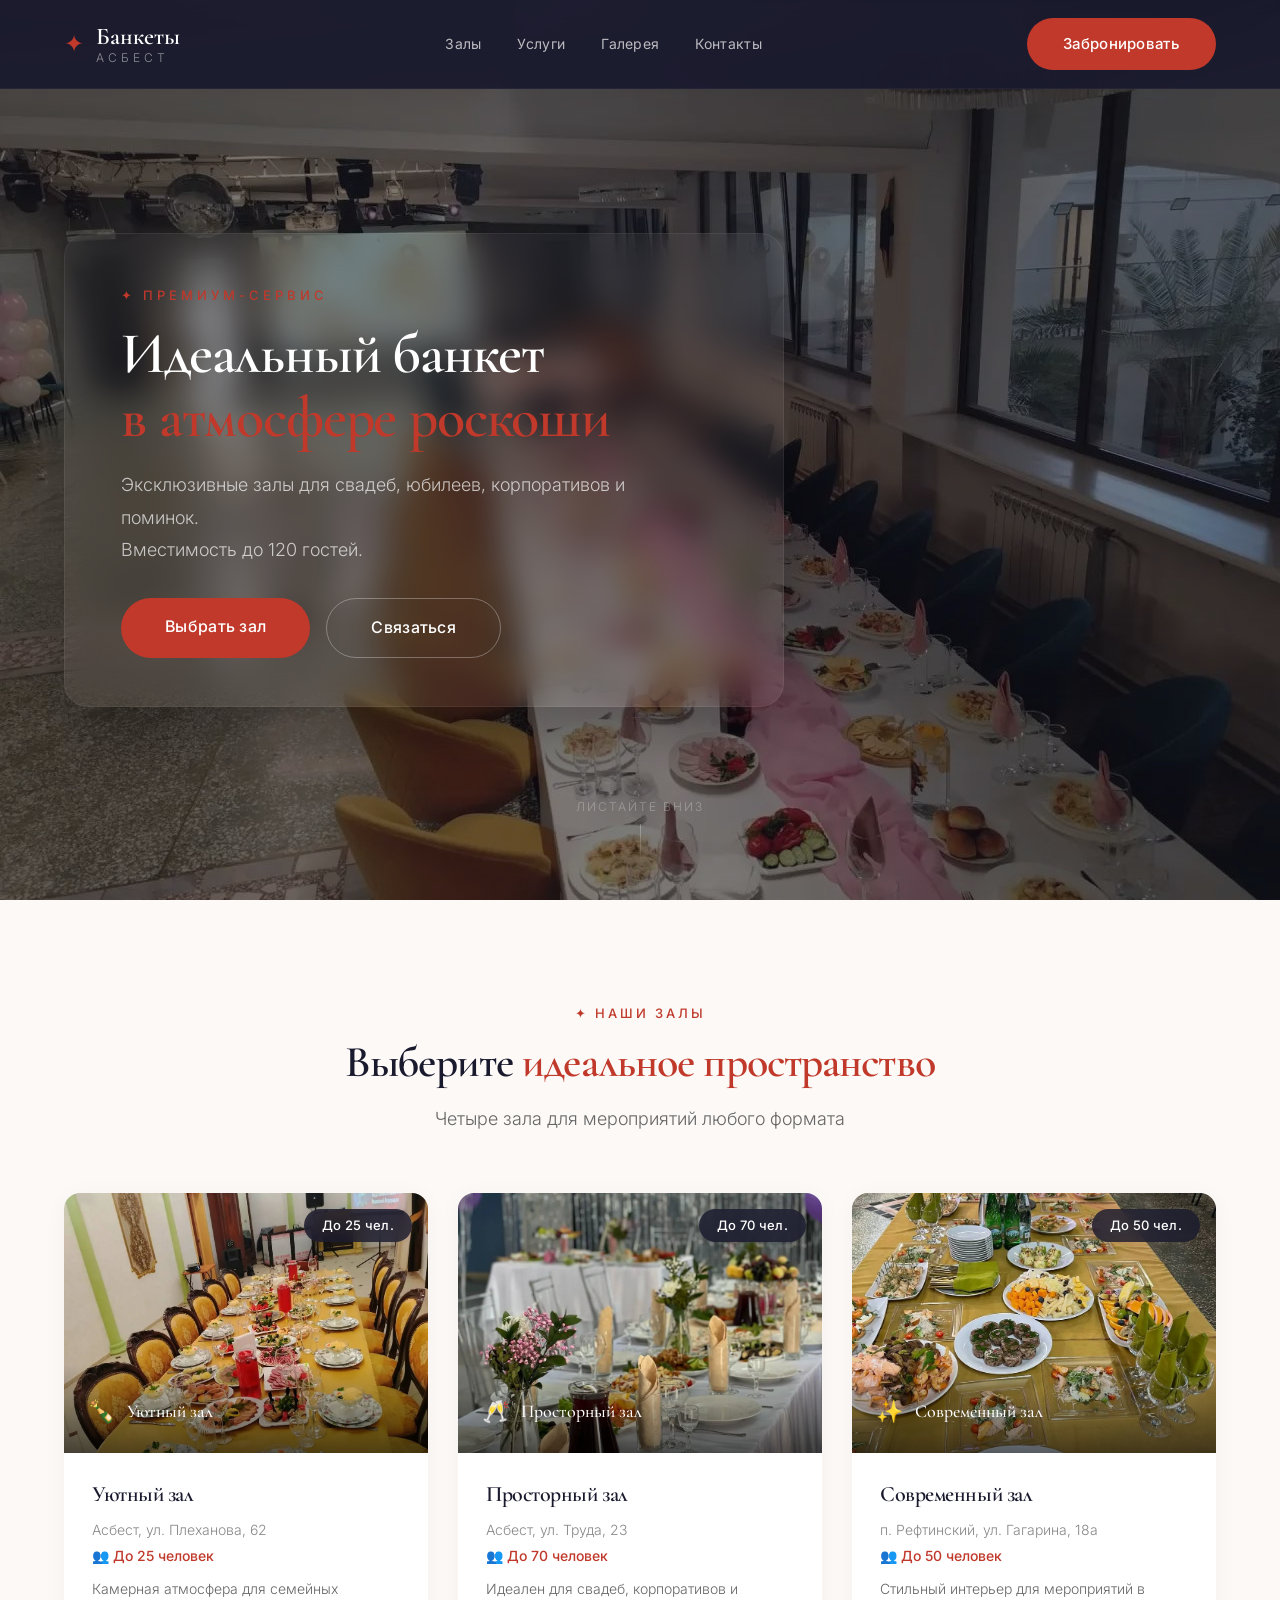
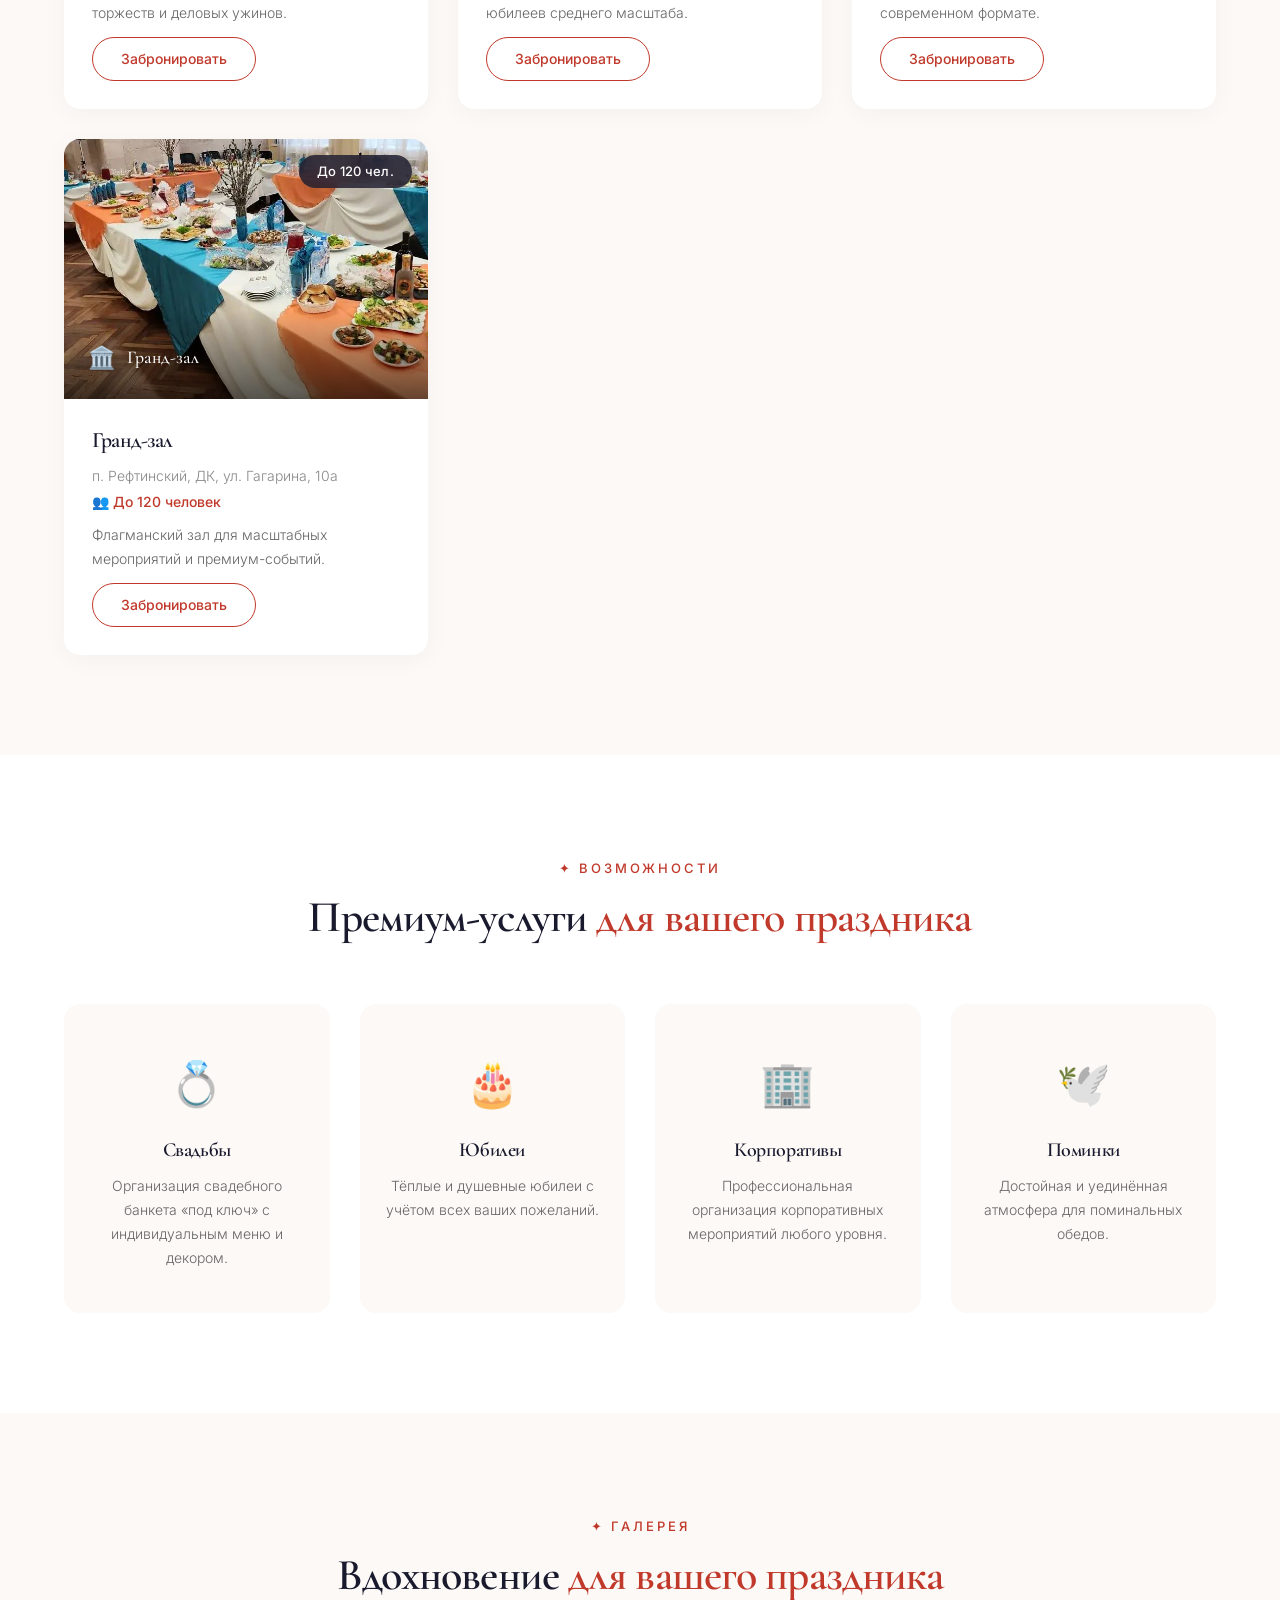
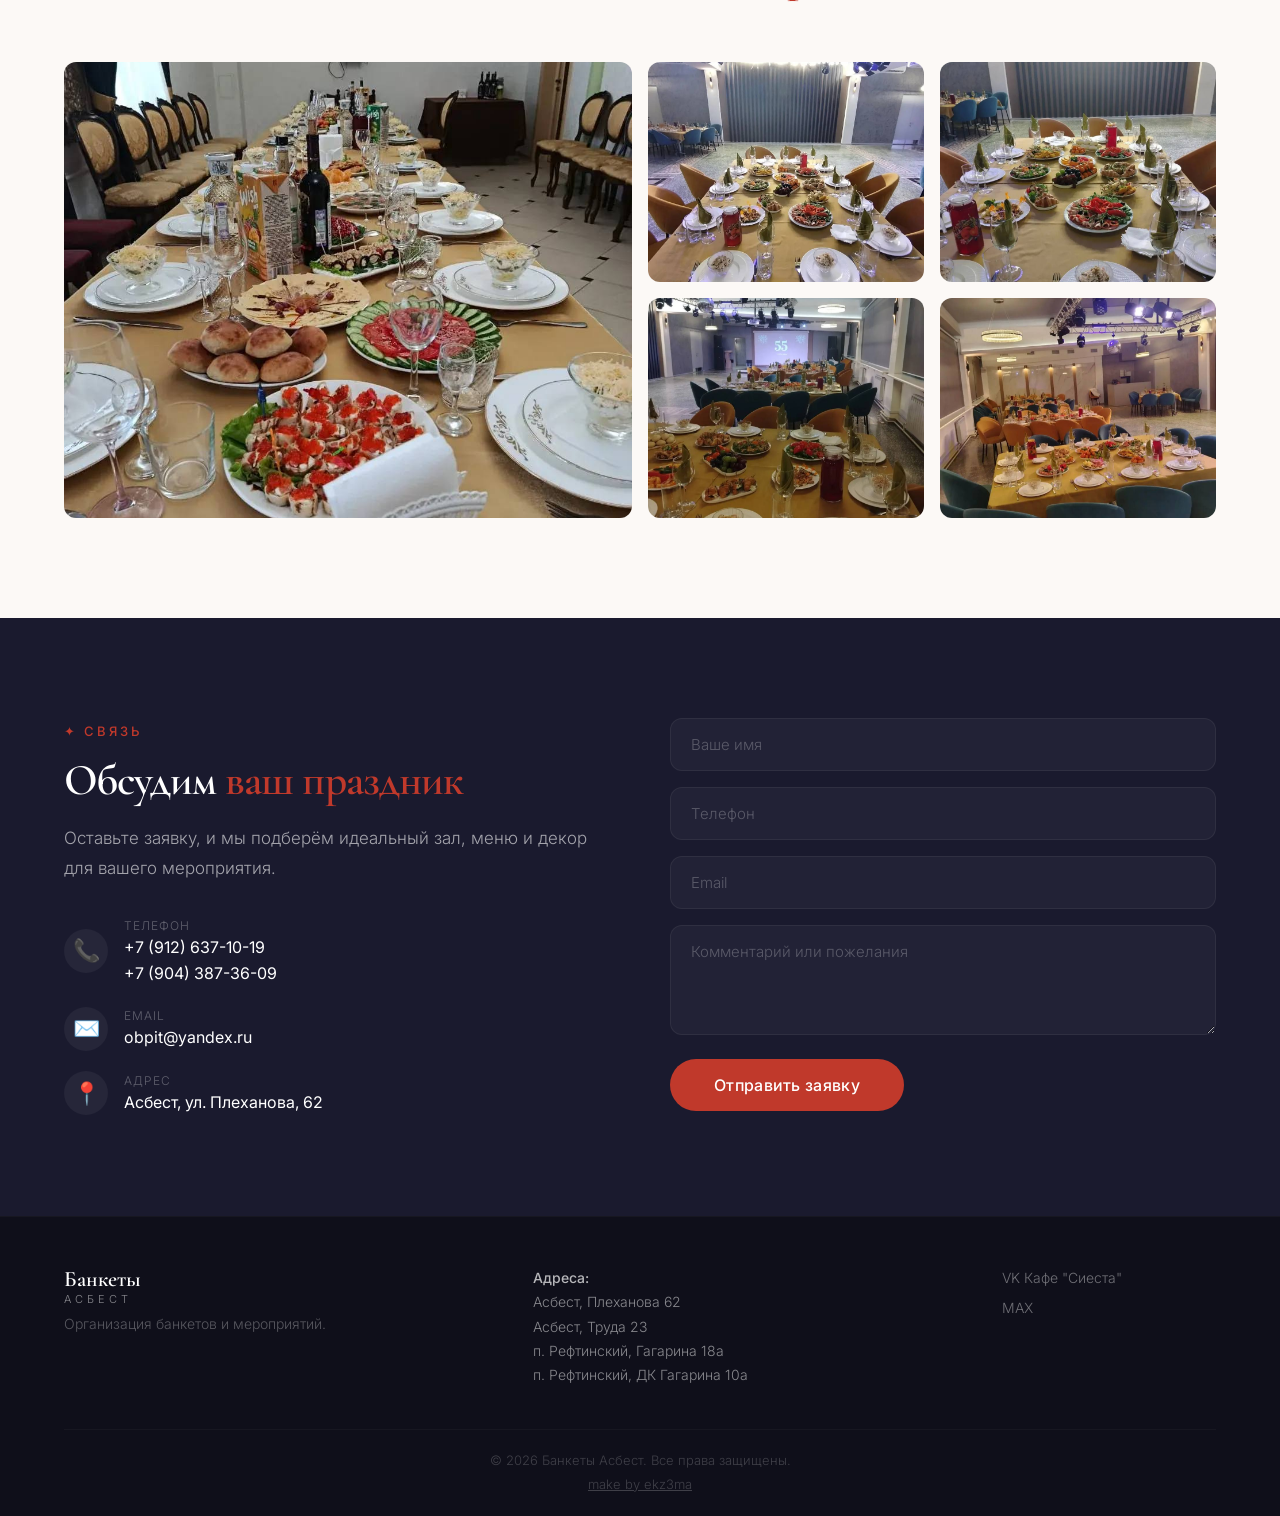
==== index.html @ 709c5422 "Rename index to index.html" ====
<!DOCTYPE html>
<html lang="ru">
<head>
    <meta charset="UTF-8" />
    <meta name="viewport" content="width=device-width, initial-scale=1.0"/>
    <title>Банкеты * Асбест</title>
    <link rel="stylesheet" href="static/css/style.css" />
    <link rel="shortcut icon" type="image/x-icon" href="static/logo_banket.ico"/>
    <link href="https://fonts.googleapis.com/css2?family=Cormorant+Garamond:wght@400;500;600;700&family=Inter:wght@300;400;500&display=swap" rel="stylesheet" />
</head>
<body>

    <!-- ========== HEADER ========== -->
    <header class="header">
        <div class="container">
            <div class="header-inner">
                <a href="#" class="logo">
                    <span class="logo-icon">✦</span>
                    <span class="logo-text">Банкеты<br><small>Асбест</small></span>
                </a>
                <nav class="nav">
                    <a href="#halls">Залы</a>
                    <a href="#services">Услуги</a>
                    <a href="#gallery">Галерея</a>
                    <a href="#contact">Контакты</a>
                </nav>
                <a href="#contact" class="btn-primary">Забронировать</a>
            </div>
        </div>
    </header>

<!-- ========== HERO С ФОТО И БЛЮРОМ ========== -->
<section class="hero">
    <!-- ФОНОВОЕ ИЗОБРАЖЕНИЕ (ЗАМЕНИТЕ НА СВОЁ) -->
    <div class="hero-bg">
        <img src="static/img/banquet-bg.jpg" alt="Банкетный зал" />
    </div>

    <!-- ТЁМНЫЙ СЛОЙ ПОВЕРХ ФОТО -->
    <div class="hero-overlay-dark"></div>

    <div class="container hero-container">
        <div class="hero-content">
            <!-- БЛОК С ТЕКСТОМ И БЛЮРОМ -->
            <div class="hero-glass">
                <span class="hero-tag">✦ Премиум-сервис</span>
                <h1 class="hero-title">
                    Идеальный банкет<br />
                    <span>в атмосфере роскоши</span>
                </h1>
                <p class="hero-subtitle">
                    Эксклюзивные залы для свадеб, юбилеев, корпоративов и поминок.<br />
                    Вместимость до 120 гостей.
                </p>
                <div class="hero-buttons">
                    <a href="#halls" class="btn-primary btn-lg">Выбрать зал</a>
                    <a href="#contact" class="btn-outline btn-lg">Связаться</a>
                </div>
            </div>
        </div>
    </div>

    <!-- СКРОЛЛ-ИНДИКАТОР -->
    <div class="hero-scroll">
        <span>Листайте вниз</span>
        <div class="scroll-line"></div>
    </div>
</section>

    <!-- ========== ЗАЛЫ ========== -->
    <section class="halls" id="halls">
        <div class="container">
            <div class="section-header">
                <span class="section-tag">✦ наши залы</span>
                <h2 class="section-title">Выберите <span>идеальное пространство</span></h2>
                <p class="section-subtitle">Четыре зала для мероприятий любого формата</p>
            </div>

            <div class="halls-grid">

                <!-- Зал 1 -->
                <div class="hall-card">
                    <div class="hall-image">
                        <img src="static/img/ban_7.jpg" alt="Уютный зал" />
                        <div class="hall-badge">До 25 чел.</div>
                        <div class="hall-overlay">
                            <span class="hall-overlay-icon">🍾</span>
                            <span class="hall-overlay-text">Уютный зал</span>
                        </div>
                    </div>
                    <div class="hall-info">
                        <h3 class="hall-title">Уютный зал</h3>
                        <p class="hall-address">Асбест, ул. Плеханова, 62</p>
                        <p class="hall-capacity">👥 До 25 человек</p>
                        <p class="hall-desc">Камерная атмосфера для семейных торжеств и деловых ужинов.</p>
                        <a href="#contact" class="btn-hall">Забронировать</a>
                    </div>
                </div>

                <!-- Зал 2 -->
                <div class="hall-card">
                    <div class="hall-image">
                        <img src="static/img/ban_45.jpg" alt="Просторный зал" />
                        <div class="hall-badge">До 70 чел.</div>
                        <div class="hall-overlay">
                            <span class="hall-overlay-icon">🥂</span>
                            <span class="hall-overlay-text">Просторный зал</span>
                        </div>
                    </div>
                    <div class="hall-info">
                        <h3 class="hall-title">Просторный зал</h3>
                        <p class="hall-address">Асбест, ул. Труда, 23</p>
                        <p class="hall-capacity">👥 До 70 человек</p>
                        <p class="hall-desc">Идеален для свадеб, корпоративов и юбилеев среднего масштаба.</p>
                        <a href="#contact" class="btn-hall">Забронировать</a>
                    </div>
                </div>

                <!-- Зал 3 -->
                <div class="hall-card">
                    <div class="hall-image">
                        <img src="static/img/ban_10.jpg" alt="Современный зал" />
                        <div class="hall-badge">До 50 чел.</div>
                        <div class="hall-overlay">
                            <span class="hall-overlay-icon">✨</span>
                            <span class="hall-overlay-text">Современный зал</span>
                        </div>
                    </div>
                    <div class="hall-info">
                        <h3 class="hall-title">Современный зал</h3>
                        <p class="hall-address">п. Рефтинский, ул. Гагарина, 18а</p>
                        <p class="hall-capacity">👥 До 50 человек</p>
                        <p class="hall-desc">Стильный интерьер для мероприятий в современном формате.</p>
                        <a href="#contact" class="btn-hall">Забронировать</a>
                    </div>
                </div>

                <!-- Зал 4 -->
                <div class="hall-card">
                    <div class="hall-image">
                        <img src="static/img/ban_9.jpg" alt="Гранд-зал" />
                        <div class="hall-badge">До 120 чел.</div>
                        <div class="hall-overlay">
                            <span class="hall-overlay-icon">🏛️</span>
                            <span class="hall-overlay-text">Гранд-зал</span>
                        </div>
                    </div>
                    <div class="hall-info">
                        <h3 class="hall-title">Гранд-зал</h3>
                        <p class="hall-address">п. Рефтинский, ДК, ул. Гагарина, 10а</p>
                        <p class="hall-capacity">👥 До 120 человек</p>
                        <p class="hall-desc">Флагманский зал для масштабных мероприятий и премиум-событий.</p>
                        <a href="#contact" class="btn-hall">Забронировать</a>
                    </div>
                </div>

            </div>
        </div>
    </section>

    <!-- ========== УСЛУГИ ========== -->
    <section class="services" id="services">
        <div class="container">
            <div class="section-header">
                <span class="section-tag">✦ возможности</span>
                <h2 class="section-title">Премиум-услуги <span>для вашего праздника</span></h2>
            </div>
            <div class="services-grid">
                <div class="service-card">
                    <div class="service-icon">💍</div>
                    <h3 class="service-title">Свадьбы</h3>
                    <p class="service-desc">Организация свадебного банкета «под ключ» с индивидуальным меню и декором.</p>
                </div>
                <div class="service-card">
                    <div class="service-icon">🎂</div>
                    <h3 class="service-title">Юбилеи</h3>
                    <p class="service-desc">Тёплые и душевные юбилеи с учётом всех ваших пожеланий.</p>
                </div>
                <div class="service-card">
                    <div class="service-icon">🏢</div>
                    <h3 class="service-title">Корпоративы</h3>
                    <p class="service-desc">Профессиональная организация корпоративных мероприятий любого уровня.</p>
                </div>
                <div class="service-card">
                    <div class="service-icon">🕊️</div>
                    <h3 class="service-title">Поминки</h3>
                    <p class="service-desc">Достойная и уединённая атмосфера для поминальных обедов.</p>
                </div>
            </div>
        </div>
    </section>

    <!-- ========== ГАЛЕРЕЯ ========== -->
    <section class="gallery" id="gallery">
        <div class="container">
            <div class="section-header">
                <span class="section-tag">✦ галерея</span>
                <h2 class="section-title">Вдохновение <span>для вашего праздника</span></h2>
            </div>
            <div class="gallery-grid">
                <div class="gallery-item gallery-item-lg">
                    <img src="static/img/ban_1.jpg" alt="Банкет" />
                </div>
                <div class="gallery-item">
                    <img src="static/img/ban_2.jpg" alt="Декор" />
                </div>
                <div class="gallery-item">
                    <img src="static/img/ban_3.jpg" alt="Стол" />
                </div>
                <div class="gallery-item">
                    <img src="static/img/ban_4.jpg" alt="Свадьба" />
                </div>
                <div class="gallery-item">
                    <img src="static/img/ban_5.jpg" alt="Интерьер" />
                </div>
            </div>
        </div>
    </section>

    <!-- ========== КОНТАКТЫ ========== -->
    <section class="contact" id="contact">
        <div class="container">
            <div class="contact-wrapper">
                <div class="contact-info">
                    <span class="section-tag">✦ связь</span>
                    <h2 class="section-title">Обсудим <span>ваш праздник</span></h2>
                    <p class="contact-text">Оставьте заявку, и мы подберём идеальный зал, меню и декор для вашего мероприятия.</p>
                    <div class="contact-details">
                        <div class="contact-item">
                            <span class="contact-icon">📞</span>
                            <div>
                                <span class="contact-label">Телефон</span>
                                <span class="contact-value">+7 (912) 637-10-19</span>
                                <br>
                                <span class="contact-value">+7 (904) 387-36-09</span>
                            </div>
                        </div>
                        <div class="contact-item">
                            <span class="contact-icon">✉️</span>
                            <div>
                                <span class="contact-label">Email</span>
                                <span class="contact-value">obpit@yandex.ru</span>
                            </div>
                        </div>
                        <div class="contact-item">
                            <span class="contact-icon">📍</span>
                            <div>
                                <span class="contact-label">Адрес</span>
                                <span class="contact-value">Асбест, ул. Плеханова, 62</span>
                            </div>
                        </div>
                    </div>
                </div>
                <div class="contact-form">
                    <form action="https://formsubmit.co/obpit@yandex.ru" method="POST">
                        <div class="form-group">
                            <input type="text" placeholder="Ваше имя" required />
                        </div>
                        <div class="form-group">
                            <input type="tel" placeholder="Телефон" required />
                        </div>
                        <div class="form-group">
                            <input type="email" placeholder="Email" />
                        </div>
                        <div class="form-group">
                            <textarea rows="4" placeholder="Комментарий или пожелания"></textarea>
                        </div>
                        <button type="submit" class="btn-primary btn-lg">Отправить заявку</button>
                    </form>
                </div>
            </div>
        </div>
    </section>

    <!-- ========== ФУТЕР ========== -->
    <footer class="footer">
        <div class="container">
            <div class="footer-inner">
                <div class="footer-brand">
                    <span class="logo-text">Банкеты<br><small>Асбест</small></span>
                    <p class="footer-desc">Организация банкетов и мероприятий.</p>
                </div>
                <div class="footer-addresses">
                    <p><strong>Адреса:</strong></p>
                    <p>Асбест, Плеханова 62</p>
                    <p>Асбест, Труда 23</p>
                    <p>п. Рефтинский, Гагарина 18а</p>
                    <p>п. Рефтинский, ДК Гагарина 10а</p>
                </div>
                <div class="footer-social">
                    <a href="https://vk.ru/dostavka232109190">VK Кафе "Сиеста"</a>
                    <a href="https://max.ru/join/1Qzn4WErTTTqWSRiMogDlc5fRQ21rMOiSakYc3ZPqcs">MAX</a>
                </div>
            </div>
            <div class="footer-bottom">
                <p class="footer-copy">© 2026 Банкеты Асбест. Все права защищены.</p>
                <a href="https://ekz3ma.github.io" class="footer-copy">make by ekz3ma</a>
            </div>
        </div>
    </footer>

</body>
</html>
---- static/css/style.css ----
/* ========================================
   БАЗА — ПРЕМИУМ
======================================== */
* {
    margin: 0;
    padding: 0;
    box-sizing: border-box;
}

html {
    scroll-behavior: smooth;
}

body {
    font-family: 'Inter', sans-serif;
    color: #1a1a2e;
    background: #fcf9f6;
    line-height: 1.6;
    -webkit-font-smoothing: antialiased;
}

.container {
    max-width: 1200px;
    margin: 0 auto;
    padding: 0 24px;
}

/* ========================================
   ТИПОГРАФИКА
======================================== */
h1, h2, h3, h4 {
    font-family: 'Cormorant Garamond', serif;
    font-weight: 600;
    letter-spacing: -0.02em;
}

.section-tag {
    display: inline-block;
    font-size: 13px;
    font-weight: 500;
    color: #c0392b;
    text-transform: uppercase;
    letter-spacing: 3px;
    margin-bottom: 12px;
    font-family: 'Inter', sans-serif;
}

.section-title {
    font-size: 44px;
    line-height: 1.2;
    margin-bottom: 16px;
}

.section-title span {
    color: #c0392b;
}

.section-subtitle {
    font-size: 18px;
    color: #666;
    max-width: 600px;
    margin: 0 auto;
    font-weight: 300;
}

/* ========================================
   КНОПКИ
======================================== */
.btn-primary {
    display: inline-block;
    background: #c0392b;
    color: #fff;
    padding: 14px 36px;
    border: none;
    border-radius: 40px;
    font-weight: 500;
    font-size: 15px;
    text-decoration: none;
    transition: all 0.4s cubic-bezier(0.25, 0.46, 0.45, 0.94);
    cursor: pointer;
    letter-spacing: 0.3px;
    font-family: 'Inter', sans-serif;
}

.btn-primary:hover {
    background: #a93226;
    transform: translateY(-3px);
    box-shadow: 0 12px 35px rgba(192, 57, 43, 0.35);
}

.btn-outline {
    display: inline-block;
    background: transparent;
    color: #fff;
    padding: 14px 36px;
    border: 1.5px solid rgba(255,255,255,0.3);
    border-radius: 40px;
    font-weight: 500;
    font-size: 15px;
    text-decoration: none;
    transition: all 0.4s ease;
    cursor: pointer;
    letter-spacing: 0.3px;
    font-family: 'Inter', sans-serif;
}

.btn-outline:hover {
    background: #fff;
    color: #1a1a2e;
    border-color: #fff;
    transform: translateY(-3px);
}

.btn-lg {
    padding: 16px 44px;
    font-size: 16px;
}

.btn-hall {
    display: inline-block;
    background: transparent;
    color: #c0392b;
    padding: 10px 28px;
    border: 1.5px solid #c0392b;
    border-radius: 40px;
    font-weight: 500;
    font-size: 14px;
    text-decoration: none;
    transition: all 0.3s ease;
    cursor: pointer;
    margin-top: 12px;
    font-family: 'Inter', sans-serif;
}

.btn-hall:hover {
    background: #c0392b;
    color: #fff;
    transform: translateY(-2px);
    box-shadow: 0 8px 25px rgba(192, 57, 43, 0.25);
}

/* ========================================
   HEADER
======================================== */
.header {
    position: fixed;
    top: 0;
    left: 0;
    width: 100%;
    padding: 18px 0;
    background: rgba(26, 26, 46, 0.92);
    backdrop-filter: blur(16px);
    -webkit-backdrop-filter: blur(16px);
    z-index: 1000;
    border-bottom: 1px solid rgba(255,255,255,0.04);
    transition: all 0.3s ease;
}

.header-inner {
    display: flex;
    justify-content: space-between;
    align-items: center;
}

.logo {
    text-decoration: none;
    display: flex;
    align-items: center;
    gap: 12px;
}

.logo-icon {
    font-size: 24px;
    color: #c0392b;
}

.logo-text {
    font-family: 'Cormorant Garamond', serif;
    font-size: 24px;
    font-weight: 600;
    color: #fff;
    line-height: 1.1;
}

.logo-text small {
    font-size: 12px;
    font-weight: 300;
    letter-spacing: 4px;
    text-transform: uppercase;
    font-family: 'Inter', sans-serif;
    color: rgba(255,255,255,0.5);
    display: block;
}

.nav {
    display: flex;
    gap: 36px;
    align-items: center;
}

.nav a {
    color: rgba(255,255,255,0.7);
    text-decoration: none;
    font-size: 14px;
    font-weight: 400;
    transition: all 0.3s ease;
    letter-spacing: 0.3px;
    font-family: 'Inter', sans-serif;
}

.nav a:hover {
    color: #fff;
}

/* ========================================
   HERO С ФОТО И БЛЮРОМ
======================================== */
.hero {
    min-height: 100vh;
    display: flex;
    align-items: center;
    position: relative;
    overflow: hidden;
    padding: 100px 0 60px;
}

/* --- ФОНОВОЕ ИЗОБРАЖЕНИЕ --- */
.hero-bg {
    position: absolute;
    top: 0;
    left: 0;
    width: 100%;
    height: 100%;
    z-index: 0;
}

.hero-bg img {
    width: 100%;
    height: 100%;
    object-fit: cover;
    display: block;
}

/* --- ТЁМНЫЙ СЛОЙ ПОВЕРХ ФОТО --- */
.hero-overlay-dark {
    position: absolute;
    top: 0;
    left: 0;
    width: 100%;
    height: 100%;
    background: rgba(15, 15, 26, 0.55);
    /* Полупрозрачный тёмный слой */
    z-index: 1;
}

/* --- КОНТЕЙНЕР ДЛЯ КОНТЕНТА --- */
.hero-container {
    position: relative;
    z-index: 2;
    width: 100%;
}

.hero-content {
    max-width: 720px;
}

/* --- СТЕКЛЯННЫЙ БЛОК (GLASSMORPHISM) --- */
.hero-glass {
    background: rgba(255, 255, 255, 0.04);
    backdrop-filter: blur(16px);
    -webkit-backdrop-filter: blur(16px);
    border: 1px solid rgba(255, 255, 255, 0.06);
    border-radius: 24px;
    padding: 48px 56px;
    box-shadow: 0 20px 60px rgba(0, 0, 0, 0.3);
}

.hero-tag {
    display: inline-block;
    font-size: 13px;
    font-weight: 500;
    color: #c0392b;
    text-transform: uppercase;
    letter-spacing: 4px;
    margin-bottom: 16px;
    font-family: 'Inter', sans-serif;
}

.hero-title {
    font-size: 58px;
    font-weight: 600;
    color: #fff;
    line-height: 1.1;
    margin-bottom: 20px;
    font-family: 'Cormorant Garamond', serif;
}

.hero-title span {
    color: #c0392b;
}

.hero-subtitle {
    font-size: 18px;
    color: rgba(255, 255, 255, 0.7);
    max-width: 520px;
    margin-bottom: 32px;
    font-weight: 300;
    line-height: 1.8;
    font-family: 'Inter', sans-serif;
}

.hero-buttons {
    display: flex;
    gap: 16px;
    flex-wrap: wrap;
}

/* --- СКРОЛЛ-ИНДИКАТОР --- */
.hero-scroll {
    position: absolute;
    bottom: 36px;
    left: 50%;
    transform: translateX(-50%);
    display: flex;
    flex-direction: column;
    align-items: center;
    gap: 8px;
    color: rgba(255, 255, 255, 0.3);
    font-size: 12px;
    font-weight: 300;
    letter-spacing: 2px;
    text-transform: uppercase;
    z-index: 3;
    font-family: 'Inter', sans-serif;
}

.scroll-line {
    width: 1px;
    height: 40px;
    background: linear-gradient(to bottom, rgba(255, 255, 255, 0.3), transparent);
}

/* ========================================
   АДАПТИВНОСТЬ (HERO)
======================================== */
@media (max-width: 1024px) {
    .hero-title {
        font-size: 46px;
    }

    .hero-glass {
        padding: 36px 40px;
    }
}

@media (max-width: 768px) {
    .hero-title {
        font-size: 34px;
    }

    .hero-glass {
        padding: 28px 24px;
        border-radius: 16px;
    }

    .hero-subtitle {
        font-size: 16px;
    }

    .hero-buttons {
        flex-direction: column;
        width: 100%;
    }

    .hero-buttons .btn-primary,
    .hero-buttons .btn-outline {
        text-align: center;
        width: 100%;
    }

    .hero-scroll {
        bottom: 20px;
    }
}

@media (max-width: 480px) {
    .hero-title {
        font-size: 28px;
    }

    .hero-glass {
        padding: 20px 16px;
    }

    .hero-subtitle {
        font-size: 14px;
    }

    .btn-lg {
        padding: 14px 28px;
        font-size: 15px;
    }
}

/* ========================================
   ЗАЛЫ
======================================== */
.halls {
    padding: 100px 0;
    background: #fcf9f6;
}

.section-header {
    text-align: center;
    margin-bottom: 60px;
}

.halls-grid {
    display: grid;
    grid-template-columns: repeat(auto-fit, minmax(280px, 1fr));
    gap: 30px;
}

.hall-card {
    background: #fff;
    border-radius: 16px;
    overflow: hidden;
    box-shadow: 0 4px 24px rgba(0,0,0,0.04);
    transition: all 0.4s cubic-bezier(0.25, 0.46, 0.45, 0.94);
}

.hall-card:hover {
    transform: translateY(-8px);
    box-shadow: 0 20px 60px rgba(0,0,0,0.08);
}

.hall-image {
    position: relative;
    overflow: hidden;
    height: 260px;
    background: #f0ede8;
}

.hall-image img {
    width: 100%;
    height: 100%;
    object-fit: cover;
    transition: transform 0.6s ease;
}

.hall-card:hover .hall-image img {
    transform: scale(1.03);
}

.hall-badge {
    position: absolute;
    top: 16px;
    right: 16px;
    background: rgba(26,26,46,0.8);
    backdrop-filter: blur(8px);
    color: #fff;
    padding: 6px 18px;
    border-radius: 40px;
    font-size: 13px;
    font-weight: 500;
    font-family: 'Inter', sans-serif;
    letter-spacing: 0.3px;
}

.hall-overlay {
    position: absolute;
    bottom: 0;
    left: 0;
    width: 100%;
    padding: 30px 24px 24px;
    background: linear-gradient(to top, rgba(0,0,0,0.6), transparent);
    display: flex;
    align-items: center;
    gap: 12px;
}

.hall-overlay-icon {
    font-size: 22px;
}

.hall-overlay-text {
    color: #fff;
    font-size: 18px;
    font-weight: 500;
    font-family: 'Cormorant Garamond', serif;
}

.hall-info {
    padding: 24px 28px 28px;
}

.hall-title {
    font-size: 22px;
    margin-bottom: 6px;
}

.hall-address {
    font-size: 14px;
    color: #888;
    margin-bottom: 4px;
    font-weight: 300;
}

.hall-capacity {
    font-size: 14px;
    color: #c0392b;
    font-weight: 500;
    margin-bottom: 10px;
}

.hall-desc {
    font-size: 14px;
    color: #666;
    line-height: 1.7;
    font-weight: 300;
}

/* ========================================
   УСЛУГИ
======================================== */
.services {
    padding: 100px 0;
    background: #fff;
}

.services-grid {
    display: grid;
    grid-template-columns: repeat(auto-fit, minmax(220px, 1fr));
    gap: 30px;
}

.service-card {
    text-align: center;
    padding: 44px 24px;
    border-radius: 16px;
    background: #fcf9f6;
    transition: all 0.4s ease;
}

.service-card:hover {
    transform: translateY(-6px);
    box-shadow: 0 12px 40px rgba(0,0,0,0.04);
}

.service-icon {
    font-size: 44px;
    display: block;
    margin-bottom: 16px;
}

.service-title {
    font-size: 20px;
    margin-bottom: 8px;
}

.service-desc {
    font-size: 14px;
    color: #666;
    line-height: 1.7;
    font-weight: 300;
}

/* ========================================
   ГАЛЕРЕЯ
======================================== */
.gallery {
    padding: 100px 0;
    background: #fcf9f6;
}

.gallery-grid {
    display: grid;
    grid-template-columns: repeat(4, 1fr);
    grid-auto-rows: 220px;
    gap: 16px;
}

.gallery-item {
    overflow: hidden;
    border-radius: 12px;
    background: #f0ede8;
    position: relative;
}

.gallery-item img {
    width: 100%;
    height: 100%;
    object-fit: cover;
    transition: transform 0.6s ease;
}

.gallery-item:hover img {
    transform: scale(1.04);
}

.gallery-item-lg {
    grid-column: span 2;
    grid-row: span 2;
}

/* ========================================
   КОНТАКТЫ
======================================== */
.contact {
    padding: 100px 0;
    background: #1a1a2e;
    color: #fff;
}

.contact-wrapper {
    display: grid;
    grid-template-columns: 1fr 1fr;
    gap: 60px;
}

.contact-info .section-title {
    color: #fff;
}

.contact-text {
    color: rgba(255,255,255,0.6);
    font-size: 17px;
    margin-bottom: 32px;
    font-weight: 300;
    line-height: 1.8;
}

.contact-details {
    display: flex;
    flex-direction: column;
    gap: 20px;
}

.contact-item {
    display: flex;
    align-items: center;
    gap: 16px;
}

.contact-icon {
    font-size: 22px;
    width: 44px;
    height: 44px;
    background: rgba(255,255,255,0.05);
    border-radius: 50%;
    display: flex;
    align-items: center;
    justify-content: center;
    flex-shrink: 0;
}

.contact-label {
    font-size: 12px;
    color: rgba(255,255,255,0.3);
    text-transform: uppercase;
    letter-spacing: 1px;
    display: block;
    font-weight: 300;
}

.contact-value {
    font-size: 16px;
    color: #fff;
    font-weight: 400;
}

.contact-form .form-group {
    margin-bottom: 16px;
}

.contact-form input,
.contact-form textarea {
    width: 100%;
    padding: 16px 20px;
    border: 1px solid rgba(255,255,255,0.06);
    border-radius: 12px;
    background: rgba(255,255,255,0.04);
    color: #fff;
    font-size: 15px;
    font-family: 'Inter', sans-serif;
    transition: all 0.3s ease;
    font-weight: 300;
}

.contact-form input:focus,
.contact-form textarea:focus {
    outline: none;
    border-color: #c0392b;
    background: rgba(255,255,255,0.08);
}

.contact-form input::placeholder,
.contact-form textarea::placeholder {
    color: rgba(255,255,255,0.25);
}

/* ========================================
   ФУТЕР
======================================== */
.footer {
    background: #0f0f1a;
    padding: 50px 0 20px;
    border-top: 1px solid rgba(255,255,255,0.03);
}

.footer-inner {
    display: grid;
    grid-template-columns: 2fr 2fr 1fr;
    gap: 40px;
    margin-bottom: 40px;
}

.footer-brand .logo-text {
    font-size: 22px;
    color: #fff;
}

.footer-brand .logo-text small {
    font-size: 11px;
}

.footer-desc {
    color: rgba(255,255,255,0.3);
    font-size: 14px;
    margin-top: 8px;
    font-weight: 300;
}

.footer-addresses p {
    color: rgba(255,255,255,0.5);
    font-size: 14px;
    font-weight: 300;
    margin-bottom: 2px;
}

.footer-addresses p strong {
    color: rgba(255,255,255,0.7);
    font-weight: 500;
}

.footer-social {
    display: flex;
    flex-direction: column;
    gap: 8px;
}

.footer-social a {
    color: rgba(255,255,255,0.4);
    text-decoration: none;
    font-size: 14px;
    transition: color 0.3s ease;
    font-weight: 300;
}

.footer-social a:hover {
    color: #fff;
}

.footer-bottom {
    padding-top: 20px;
    border-top: 1px solid rgba(255,255,255,0.03);
    text-align: center;
}

.footer-copy {
    color: rgba(255,255,255,0.2);
    font-size: 13px;
    font-weight: 300;
}

/* ========================================
   АДАПТИВНОСТЬ
======================================== */
@media (max-width: 1024px) {
    .hero-title {
        font-size: 48px;
    }

    .section-title {
        font-size: 36px;
    }

    .gallery-grid {
        grid-template-columns: repeat(2, 1fr);
        grid-auto-rows: 180px;
    }

    .gallery-item-lg {
        grid-column: span 1;
        grid-row: span 1;
    }
}

@media (max-width: 768px) {
    .header-inner {
        flex-wrap: wrap;
        gap: 12px;
    }

    .nav {
        order: 3;
        width: 100%;
        justify-content: center;
        gap: 20px;
        flex-wrap: wrap;
    }

    .nav a {
        font-size: 13px;
    }

    .hero-title {
        font-size: 34px;
    }

    .hero-subtitle {
        font-size: 16px;
    }

    .hero-buttons {
        flex-direction: column;
        width: 100%;
    }

    .hero-buttons .btn-primary,
    .hero-buttons .btn-outline {
        text-align: center;
        width: 100%;
    }

    .section-title {
        font-size: 30px;
    }

    .contact-wrapper {
        grid-template-columns: 1fr;
        gap: 40px;
    }

    .footer-inner {
        grid-template-columns: 1fr;
        gap: 24px;
        text-align: center;
    }

    .footer-social {
        flex-direction: row;
        justify-content: center;
        gap: 16px;
    }

    .contact-item {
        justify-content: center;
    }

    .halls-grid {
        grid-template-columns: 1fr;
    }

    .services-grid {
        grid-template-columns: 1fr 1fr;
    }

    .gallery-grid {
        grid-template-columns: 1fr;
        grid-auto-rows: 200px;
    }
}

@media (max-width: 480px) {
    .services-grid {
        grid-template-columns: 1fr;
    }

    .hero-title {
        font-size: 28px;
    }

    .section-title {
        font-size: 26px;
    }

    .btn-lg {
        padding: 14px 28px;
        font-size: 15px;
    }

    .container {
        padding: 0 16px;
    }
}
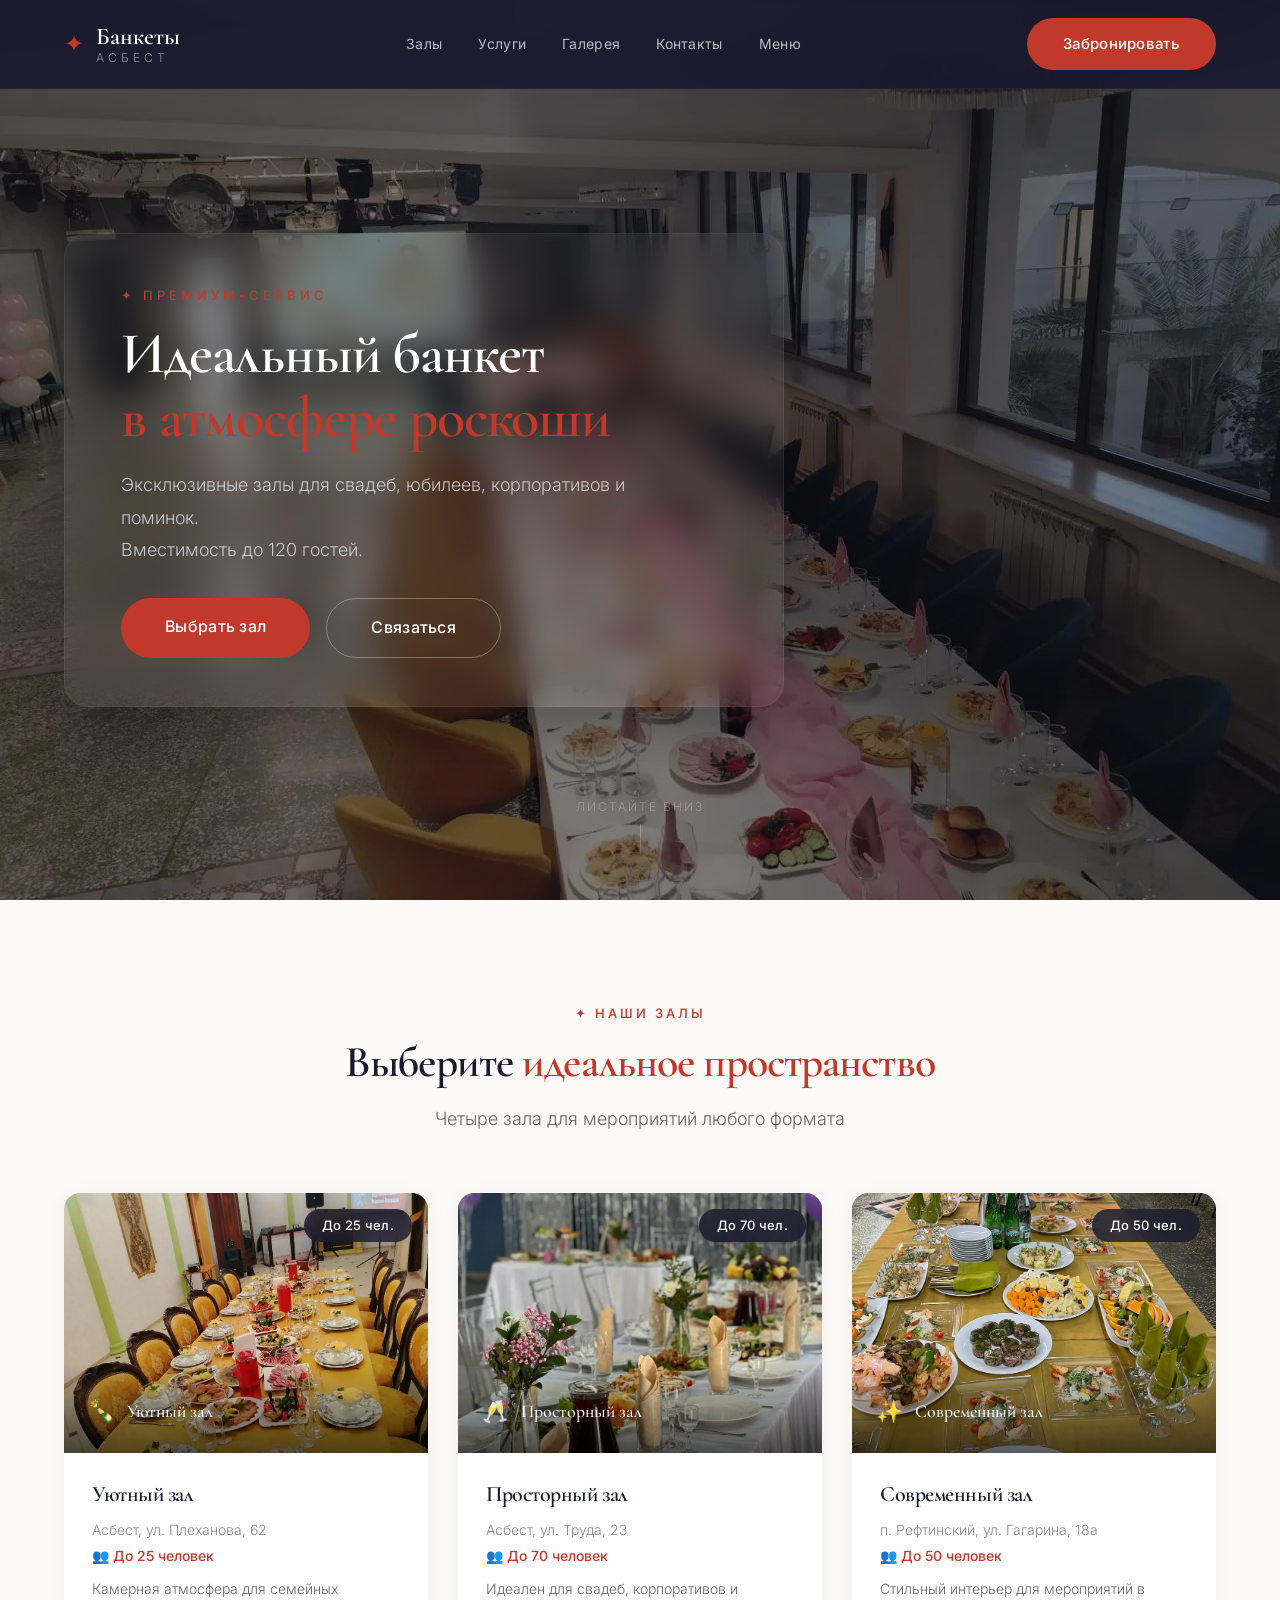
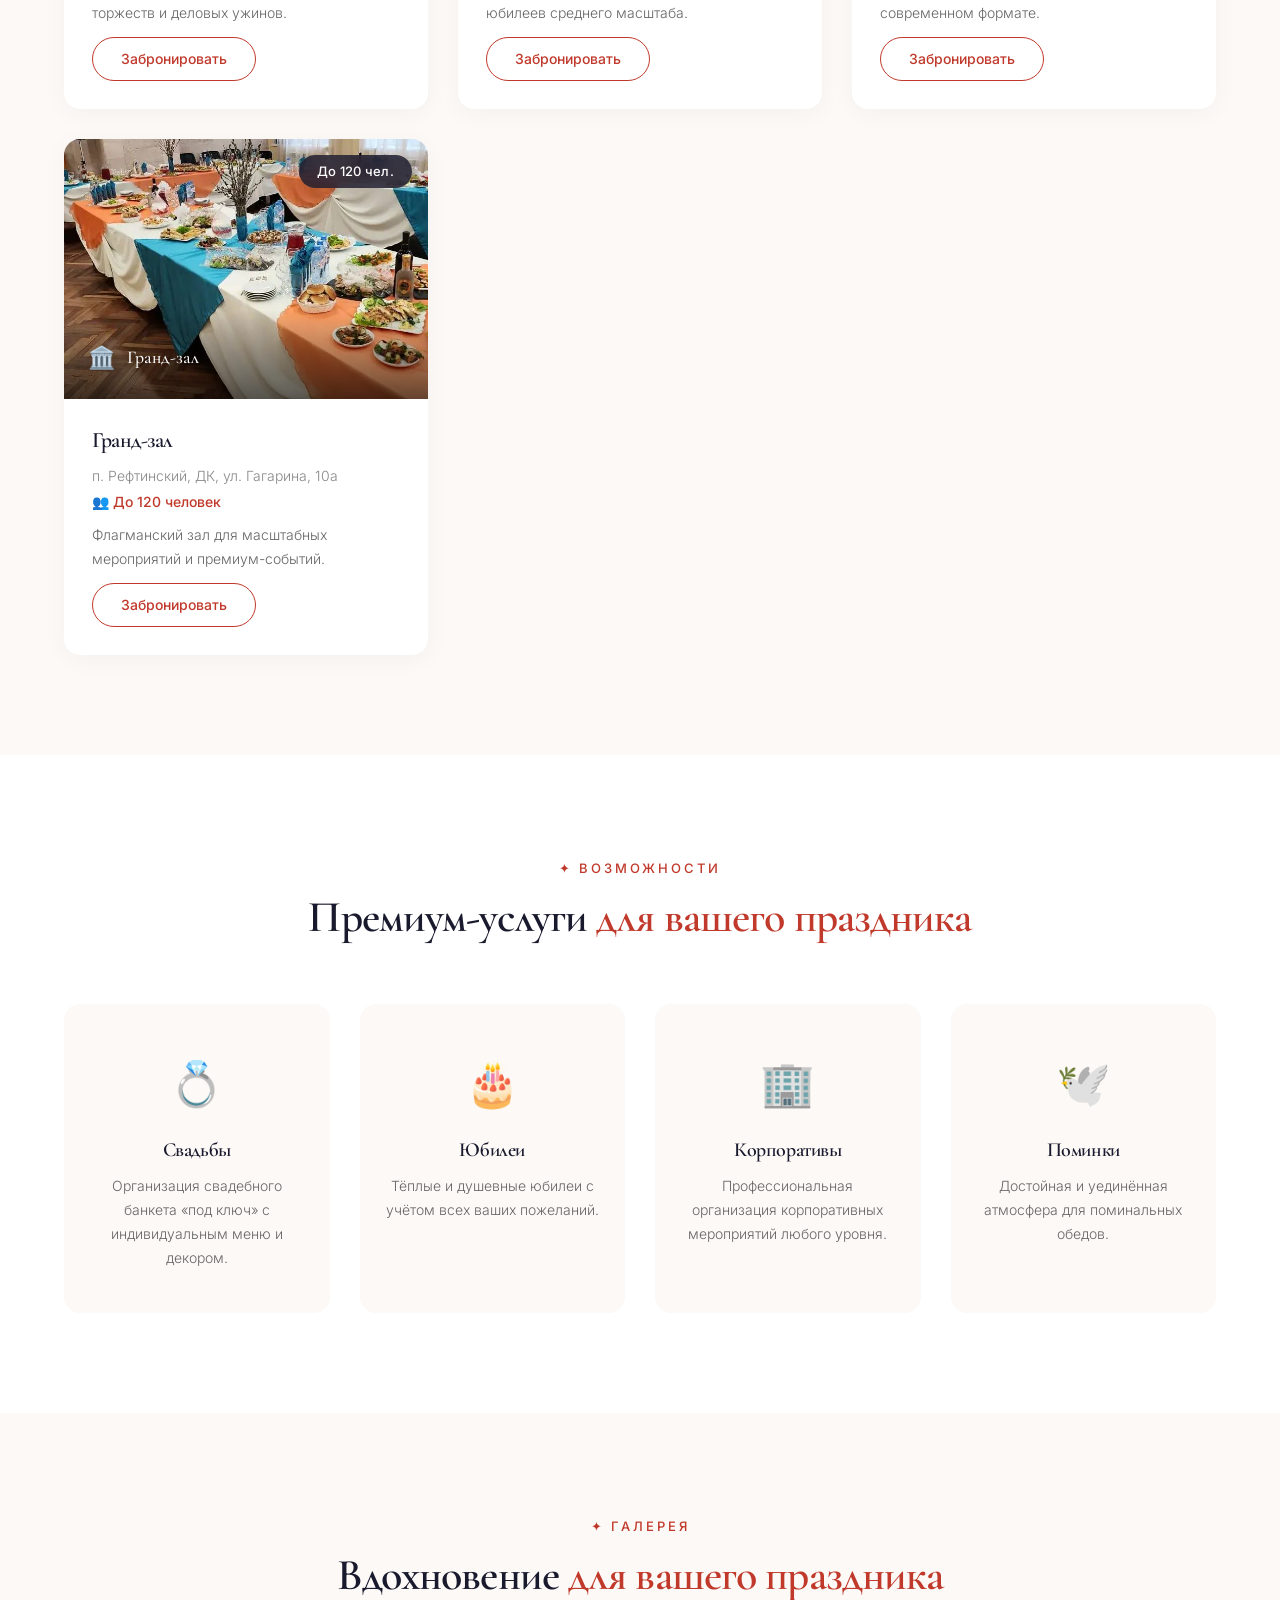
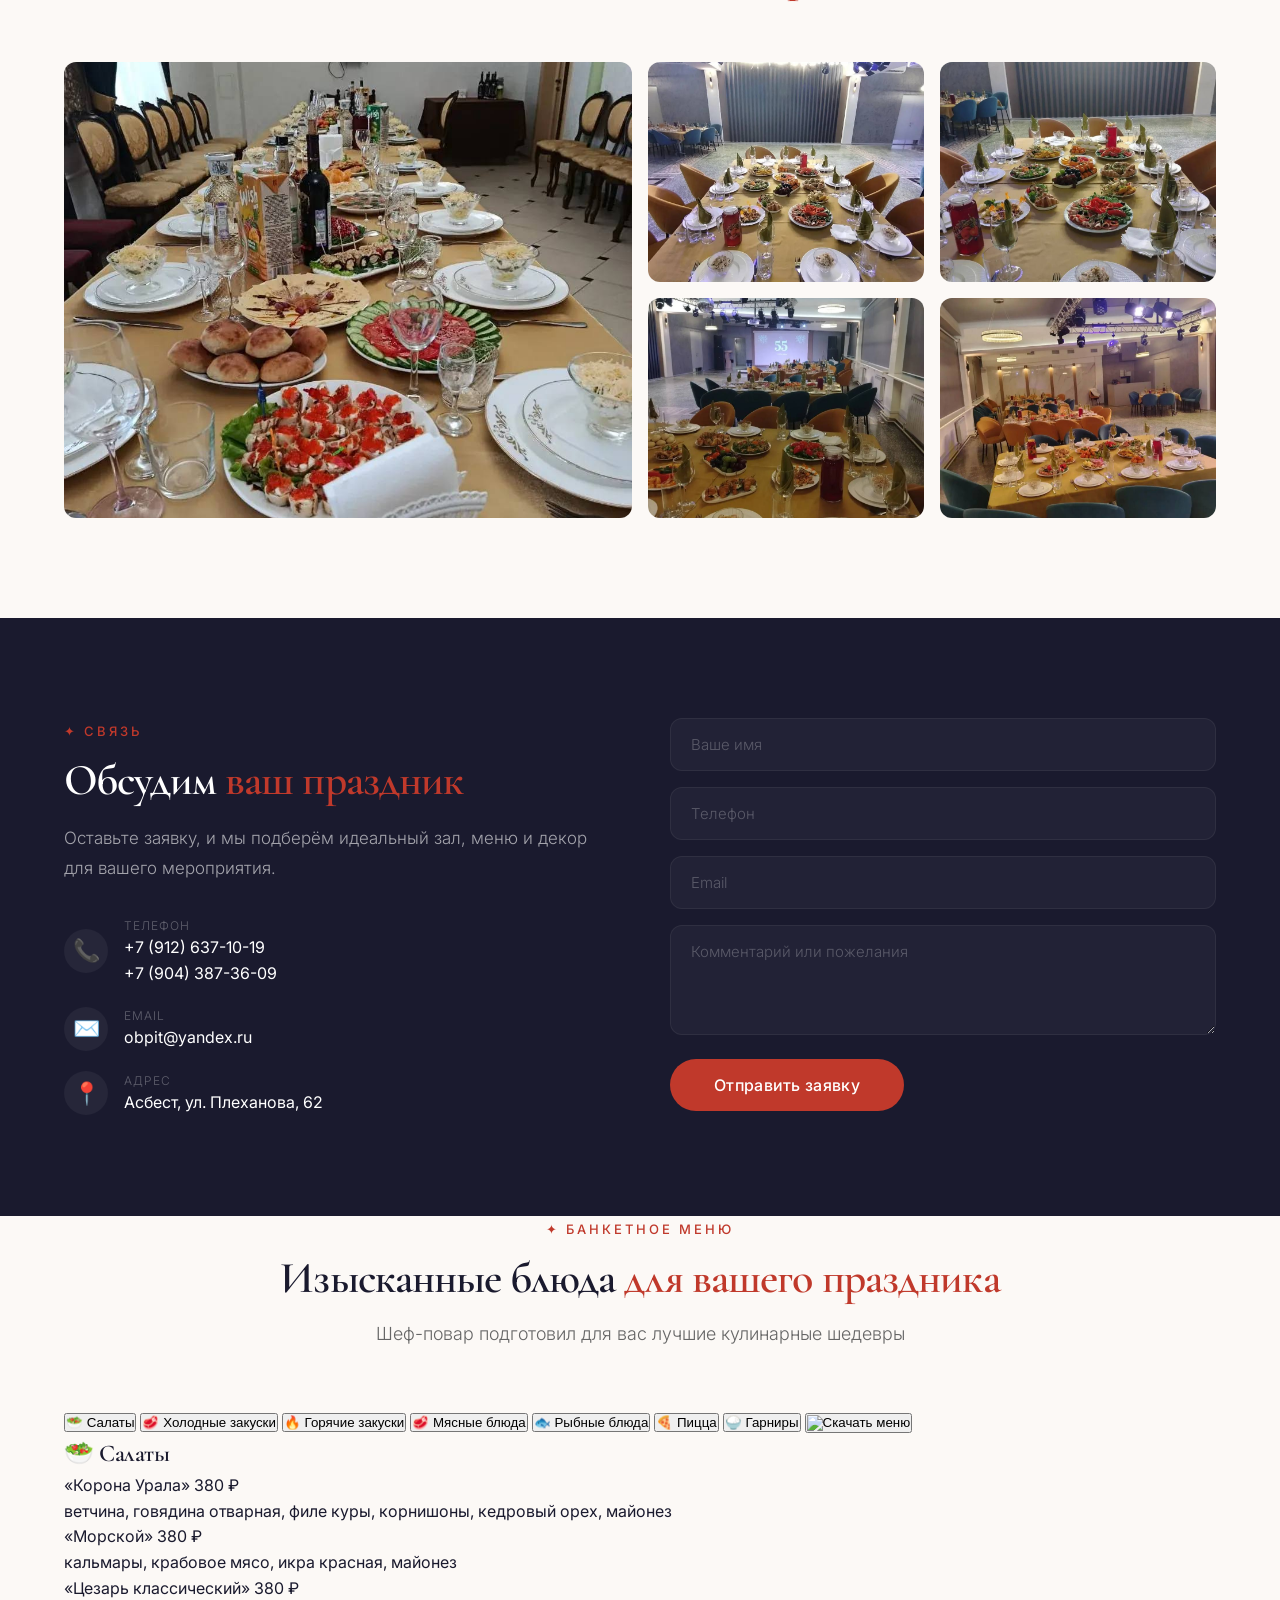
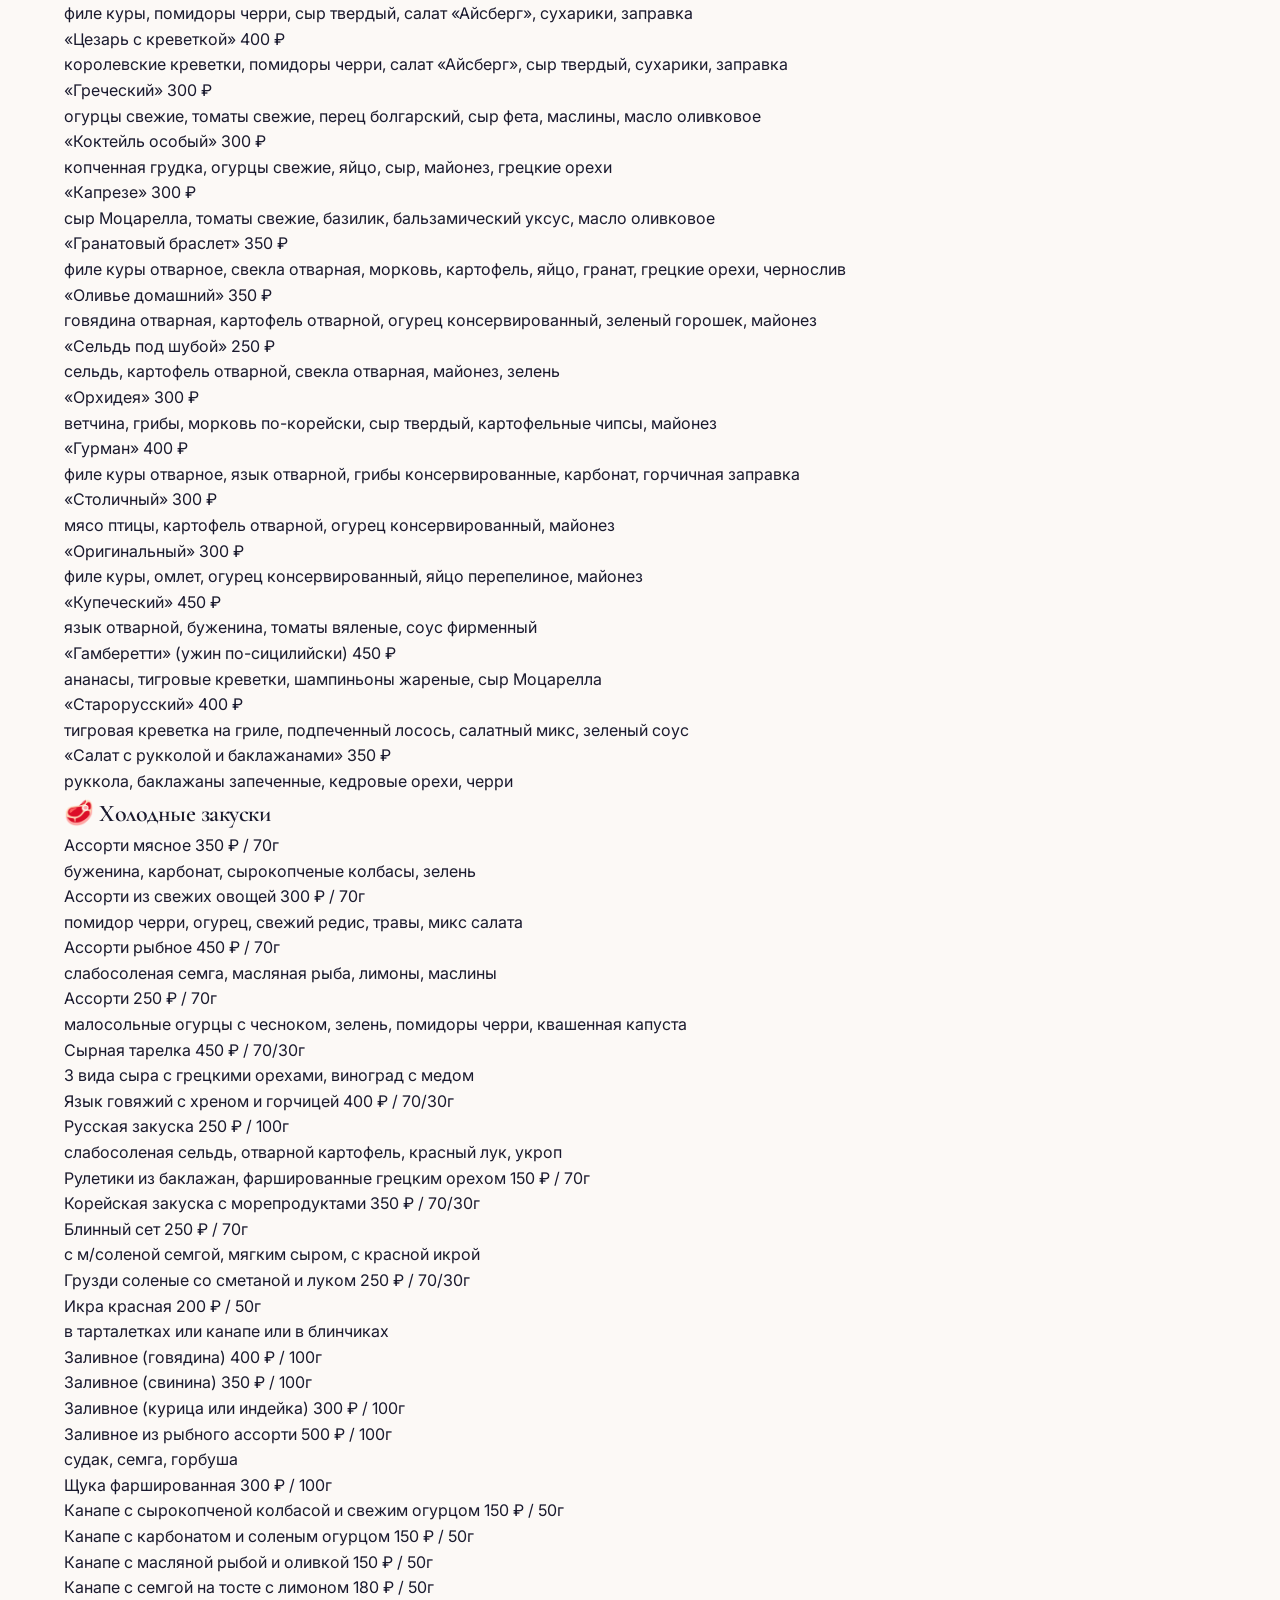
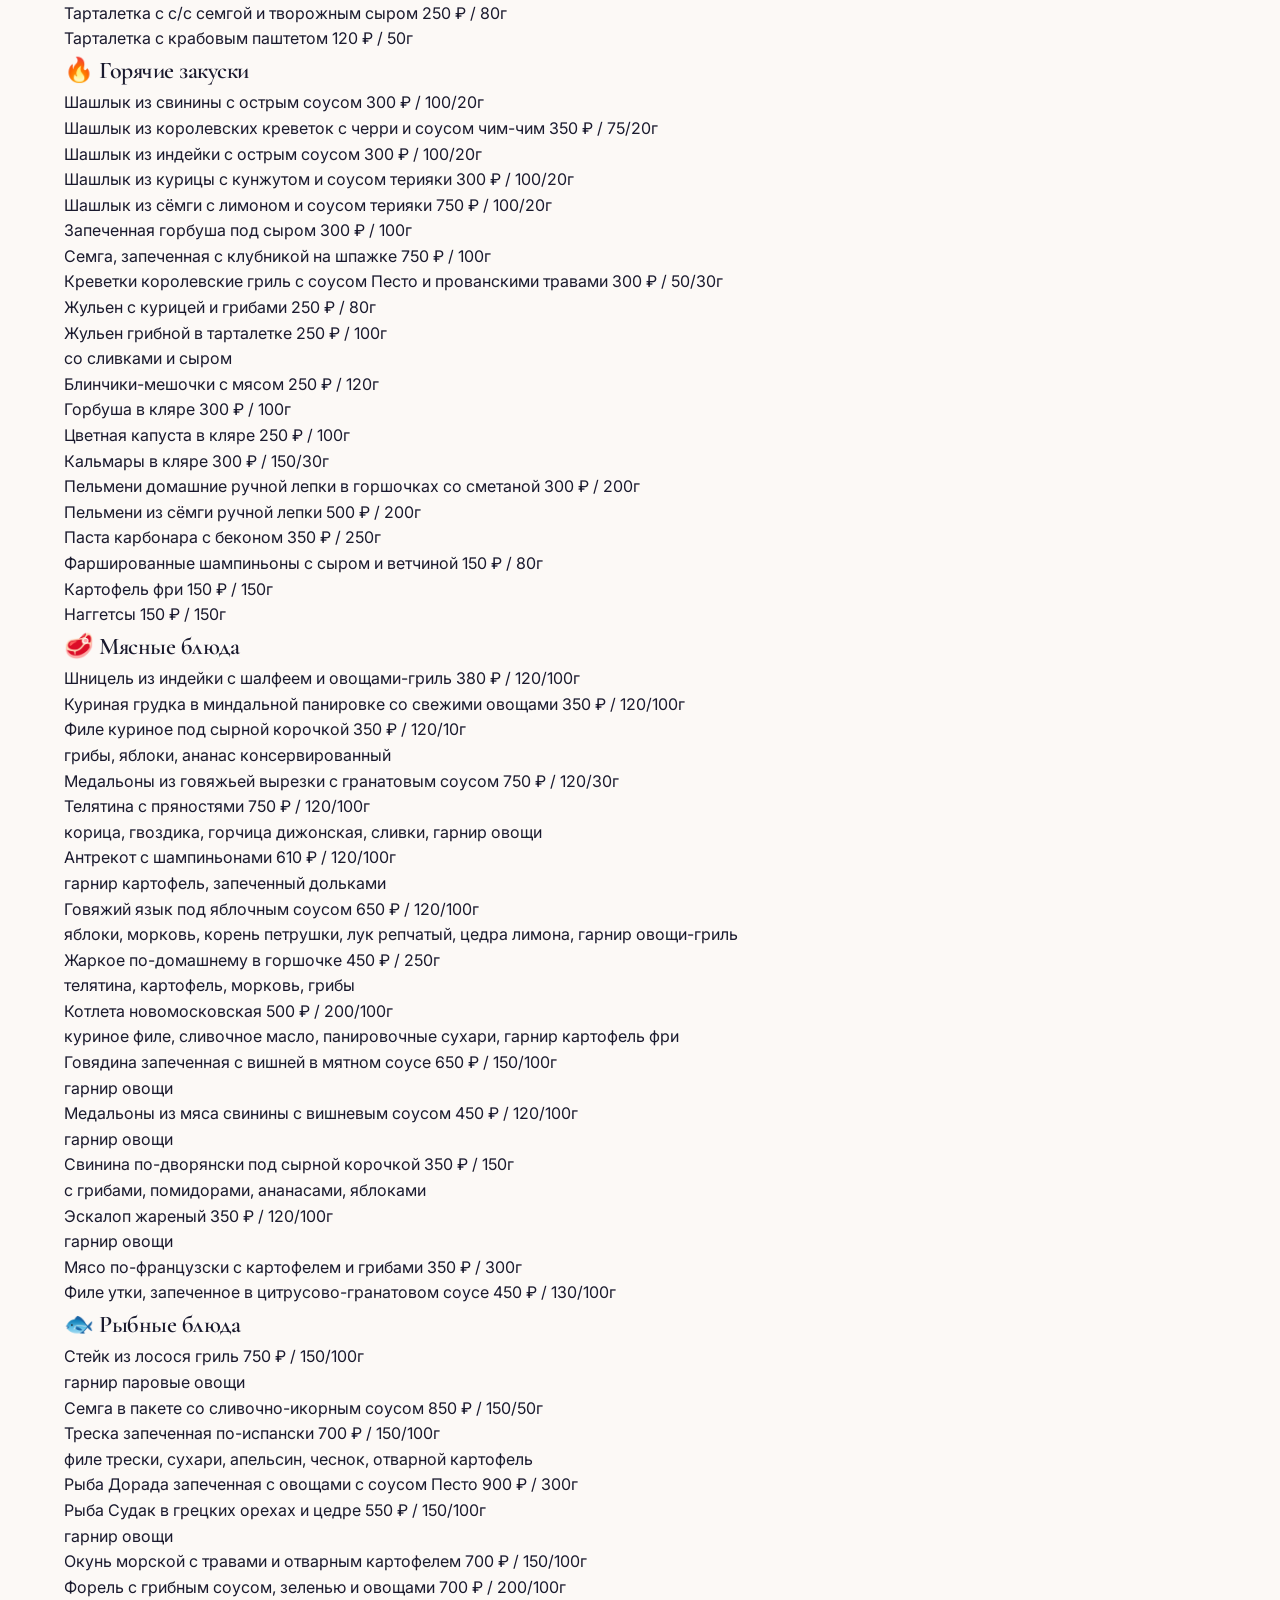
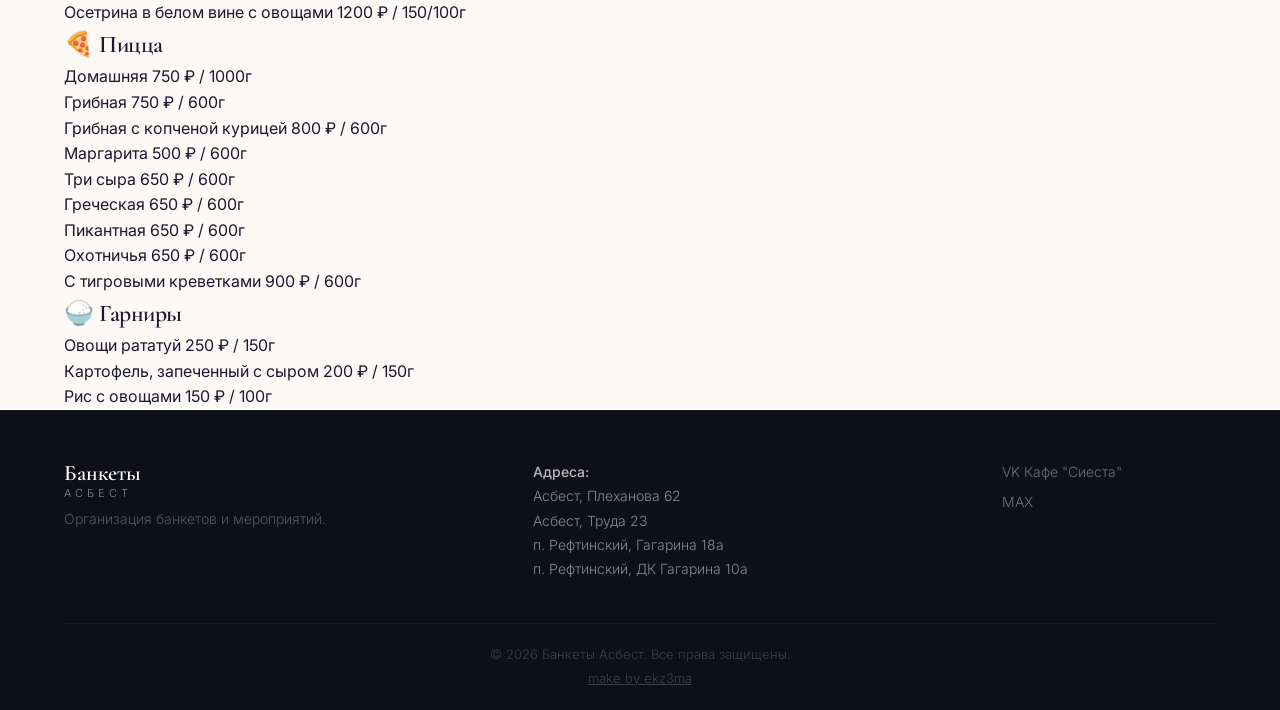
==== commit 8496e2a1: "Update index.html" ====
--- a/index.html
+++ b/index.html
@@ -9,6 +9,7 @@
     <link href="https://fonts.googleapis.com/css2?family=Cormorant+Garamond:wght@400;500;600;700&family=Inter:wght@300;400;500&display=swap" rel="stylesheet" />
 </head>
 <body>
+    <script src="static/js/script.js"></script>
 
     <!-- ========== HEADER ========== -->
     <header class="header">
@@ -23,6 +24,7 @@
                     <a href="#services">Услуги</a>
                     <a href="#gallery">Галерея</a>
                     <a href="#contact">Контакты</a>
+                    <a href="#menu-page">Меню</a>
                 </nav>
                 <a href="#contact" class="btn-primary">Забронировать</a>
             </div>
@@ -272,6 +274,708 @@
         </div>
     </section>
 
+<!-- ========== МЕНЮ ========== -->
+    <section class="menu-page" id="menu-page">
+        <div class="container">
+            <div class="section-header">
+                <span class="section-tag">✦ банкетное меню</span>
+                <h1 class="section-title">Изысканные блюда <span>для вашего праздника</span></h1>
+                <p class="section-subtitle">Шеф-повар подготовил для вас лучшие кулинарные шедевры</p>
+            </div>
+
+            <!-- ===== НАВИГАЦИЯ ПО МЕНЮ ===== -->
+            <div class="menu-nav">
+                <button class="menu-nav-btn active" data-category="salads">🥗 Салаты</button>
+                <button class="menu-nav-btn" data-category="cold">🥩 Холодные закуски</button>
+                <button class="menu-nav-btn" data-category="hot">🔥 Горячие закуски</button>
+                <button class="menu-nav-btn" data-category="meat">🥩 Мясные блюда</button>
+                <button class="menu-nav-btn" data-category="fish">🐟 Рыбные блюда</button>
+                <button class="menu-nav-btn" data-category="pizza">🍕 Пицца</button>
+                <button class="menu-nav-btn" data-category="garnish">🍚 Гарниры</button>
+                <button class="menu-nav-btn" title="Скачать меню" onclick="triggerDownload('static/menu.docx')"><img src="static/down_ico.svg" width="25px" height="25px" alt="Скачать меню"></button>
+
+                <script>
+                    function triggerDownload(fileName) {
+                      var element = document.createElement('a');
+                      element.setAttribute('href', fileName);
+                      element.setAttribute('download', fileName);
+                      element.style.display = 'none';
+                      document.body.appendChild(element);
+
+                      element.click();
+                      document.body.removeChild(element);
+                    }
+                </script>
+
+            </div>
+
+            <!-- ===== САЛАТЫ ===== -->
+            <div class="menu-category active" id="salads">
+                <h2 class="menu-category-title">🥗 Салаты</h2>
+                <div class="menu-grid">
+                    <div class="menu-item">
+                        <div class="menu-item-header">
+                            <span class="menu-item-name">«Корона Урала»</span>
+                            <span class="menu-item-price">380 ₽</span>
+                        </div>
+                        <p class="menu-item-desc">ветчина, говядина отварная, филе куры, корнишоны, кедровый орех, майонез</p>
+                    </div>
+                    <div class="menu-item">
+                        <div class="menu-item-header">
+                            <span class="menu-item-name">«Морской»</span>
+                            <span class="menu-item-price">380 ₽</span>
+                        </div>
+                        <p class="menu-item-desc">кальмары, крабовое мясо, икра красная, майонез</p>
+                    </div>
+                    <div class="menu-item">
+                        <div class="menu-item-header">
+                            <span class="menu-item-name">«Цезарь классический»</span>
+                            <span class="menu-item-price">380 ₽</span>
+                        </div>
+                        <p class="menu-item-desc">филе куры, помидоры черри, сыр твердый, салат «Айсберг», сухарики, заправка</p>
+                    </div>
+                    <div class="menu-item">
+                        <div class="menu-item-header">
+                            <span class="menu-item-name">«Цезарь с креветкой»</span>
+                            <span class="menu-item-price">400 ₽</span>
+                        </div>
+                        <p class="menu-item-desc">королевские креветки, помидоры черри, салат «Айсберг», сыр твердый, сухарики, заправка</p>
+                    </div>
+                    <div class="menu-item">
+                        <div class="menu-item-header">
+                            <span class="menu-item-name">«Греческий»</span>
+                            <span class="menu-item-price">300 ₽</span>
+                        </div>
+                        <p class="menu-item-desc">огурцы свежие, томаты свежие, перец болгарский, сыр фета, маслины, масло оливковое</p>
+                    </div>
+                    <div class="menu-item">
+                        <div class="menu-item-header">
+                            <span class="menu-item-name">«Коктейль особый»</span>
+                            <span class="menu-item-price">300 ₽</span>
+                        </div>
+                        <p class="menu-item-desc">копченная грудка, огурцы свежие, яйцо, сыр, майонез, грецкие орехи</p>
+                    </div>
+                    <div class="menu-item">
+                        <div class="menu-item-header">
+                            <span class="menu-item-name">«Капрезе»</span>
+                            <span class="menu-item-price">300 ₽</span>
+                        </div>
+                        <p class="menu-item-desc">сыр Моцарелла, томаты свежие, базилик, бальзамический уксус, масло оливковое</p>
+                    </div>
+                    <div class="menu-item">
+                        <div class="menu-item-header">
+                            <span class="menu-item-name">«Гранатовый браслет»</span>
+                            <span class="menu-item-price">350 ₽</span>
+                        </div>
+                        <p class="menu-item-desc">филе куры отварное, свекла отварная, морковь, картофель, яйцо, гранат, грецкие орехи, чернослив</p>
+                    </div>
+                    <div class="menu-item">
+                        <div class="menu-item-header">
+                            <span class="menu-item-name">«Оливье домашний»</span>
+                            <span class="menu-item-price">350 ₽</span>
+                        </div>
+                        <p class="menu-item-desc">говядина отварная, картофель отварной, огурец консервированный, зеленый горошек, майонез</p>
+                    </div>
+                    <div class="menu-item">
+                        <div class="menu-item-header">
+                            <span class="menu-item-name">«Сельдь под шубой»</span>
+                            <span class="menu-item-price">250 ₽</span>
+                        </div>
+                        <p class="menu-item-desc">сельдь, картофель отварной, свекла отварная, майонез, зелень</p>
+                    </div>
+                    <div class="menu-item">
+                        <div class="menu-item-header">
+                            <span class="menu-item-name">«Орхидея»</span>
+                            <span class="menu-item-price">300 ₽</span>
+                        </div>
+                        <p class="menu-item-desc">ветчина, грибы, морковь по-корейски, сыр твердый, картофельные чипсы, майонез</p>
+                    </div>
+                    <div class="menu-item">
+                        <div class="menu-item-header">
+                            <span class="menu-item-name">«Гурман»</span>
+                            <span class="menu-item-price">400 ₽</span>
+                        </div>
+                        <p class="menu-item-desc">филе куры отварное, язык отварной, грибы консервированные, карбонат, горчичная заправка</p>
+                    </div>
+                    <div class="menu-item">
+                        <div class="menu-item-header">
+                            <span class="menu-item-name">«Столичный»</span>
+                            <span class="menu-item-price">300 ₽</span>
+                        </div>
+                        <p class="menu-item-desc">мясо птицы, картофель отварной, огурец консервированный, майонез</p>
+                    </div>
+                    <div class="menu-item">
+                        <div class="menu-item-header">
+                            <span class="menu-item-name">«Оригинальный»</span>
+                            <span class="menu-item-price">300 ₽</span>
+                        </div>
+                        <p class="menu-item-desc">филе куры, омлет, огурец консервированный, яйцо перепелиное, майонез</p>
+                    </div>
+                    <div class="menu-item">
+                        <div class="menu-item-header">
+                            <span class="menu-item-name">«Купеческий»</span>
+                            <span class="menu-item-price">450 ₽</span>
+                        </div>
+                        <p class="menu-item-desc">язык отварной, буженина, томаты вяленые, соус фирменный</p>
+                    </div>
+                    <div class="menu-item">
+                        <div class="menu-item-header">
+                            <span class="menu-item-name">«Гамберетти» (ужин по-сицилийски)</span>
+                            <span class="menu-item-price">450 ₽</span>
+                        </div>
+                        <p class="menu-item-desc">ананасы, тигровые креветки, шампиньоны жареные, сыр Моцарелла</p>
+                    </div>
+                    <div class="menu-item">
+                        <div class="menu-item-header">
+                            <span class="menu-item-name">«Старорусский»</span>
+                            <span class="menu-item-price">400 ₽</span>
+                        </div>
+                        <p class="menu-item-desc">тигровая креветка на гриле, подпеченный лосось, салатный микс, зеленый соус</p>
+                    </div>
+                    <div class="menu-item">
+                        <div class="menu-item-header">
+                            <span class="menu-item-name">«Салат с рукколой и баклажанами»</span>
+                            <span class="menu-item-price">350 ₽</span>
+                        </div>
+                        <p class="menu-item-desc">руккола, баклажаны запеченные, кедровые орехи, черри</p>
+                    </div>
+                </div>
+            </div>
+
+            <!-- ===== ХОЛОДНЫЕ ЗАКУСКИ ===== -->
+            <div class="menu-category" id="cold">
+                <h2 class="menu-category-title">🥩 Холодные закуски</h2>
+                <div class="menu-grid">
+                    <div class="menu-item">
+                        <div class="menu-item-header">
+                            <span class="menu-item-name">Ассорти мясное</span>
+                            <span class="menu-item-price">350 ₽ / 70г</span>
+                        </div>
+                        <p class="menu-item-desc">буженина, карбонат, сырокопченые колбасы, зелень</p>
+                    </div>
+                    <div class="menu-item">
+                        <div class="menu-item-header">
+                            <span class="menu-item-name">Ассорти из свежих овощей</span>
+                            <span class="menu-item-price">300 ₽ / 70г</span>
+                        </div>
+                        <p class="menu-item-desc">помидор черри, огурец, свежий редис, травы, микс салата</p>
+                    </div>
+                    <div class="menu-item">
+                        <div class="menu-item-header">
+                            <span class="menu-item-name">Ассорти рыбное</span>
+                            <span class="menu-item-price">450 ₽ / 70г</span>
+                        </div>
+                        <p class="menu-item-desc">слабосоленая семга, масляная рыба, лимоны, маслины</p>
+                    </div>
+                    <div class="menu-item">
+                        <div class="menu-item-header">
+                            <span class="menu-item-name">Ассорти</span>
+                            <span class="menu-item-price">250 ₽ / 70г</span>
+                        </div>
+                        <p class="menu-item-desc">малосольные огурцы с чесноком, зелень, помидоры черри, квашенная капуста</p>
+                    </div>
+                    <div class="menu-item">
+                        <div class="menu-item-header">
+                            <span class="menu-item-name">Сырная тарелка</span>
+                            <span class="menu-item-price">450 ₽ / 70/30г</span>
+                        </div>
+                        <p class="menu-item-desc">3 вида сыра с грецкими орехами, виноград с медом</p>
+                    </div>
+                    <div class="menu-item">
+                        <div class="menu-item-header">
+                            <span class="menu-item-name">Язык говяжий с хреном и горчицей</span>
+                            <span class="menu-item-price">400 ₽ / 70/30г</span>
+                        </div>
+                    </div>
+                    <div class="menu-item">
+                        <div class="menu-item-header">
+                            <span class="menu-item-name">Русская закуска</span>
+                            <span class="menu-item-price">250 ₽ / 100г</span>
+                        </div>
+                        <p class="menu-item-desc">слабосоленая сельдь, отварной картофель, красный лук, укроп</p>
+                    </div>
+                    <div class="menu-item">
+                        <div class="menu-item-header">
+                            <span class="menu-item-name">Рулетики из баклажан, фаршированные грецким орехом</span>
+                            <span class="menu-item-price">150 ₽ / 70г</span>
+                        </div>
+                    </div>
+                    <div class="menu-item">
+                        <div class="menu-item-header">
+                            <span class="menu-item-name">Корейская закуска с морепродуктами</span>
+                            <span class="menu-item-price">350 ₽ / 70/30г</span>
+                        </div>
+                    </div>
+                    <div class="menu-item">
+                        <div class="menu-item-header">
+                            <span class="menu-item-name">Блинный сет</span>
+                            <span class="menu-item-price">250 ₽ / 70г</span>
+                        </div>
+                        <p class="menu-item-desc">с м/соленой семгой, мягким сыром, с красной икрой</p>
+                    </div>
+                    <div class="menu-item">
+                        <div class="menu-item-header">
+                            <span class="menu-item-name">Грузди соленые со сметаной и луком</span>
+                            <span class="menu-item-price">250 ₽ / 70/30г</span>
+                        </div>
+                    </div>
+                    <div class="menu-item">
+                        <div class="menu-item-header">
+                            <span class="menu-item-name">Икра красная</span>
+                            <span class="menu-item-price">200 ₽ / 50г</span>
+                        </div>
+                        <p class="menu-item-desc">в тарталетках или канапе или в блинчиках</p>
+                    </div>
+                    <div class="menu-item">
+                        <div class="menu-item-header">
+                            <span class="menu-item-name">Заливное (говядина)</span>
+                            <span class="menu-item-price">400 ₽ / 100г</span>
+                        </div>
+                    </div>
+                    <div class="menu-item">
+                        <div class="menu-item-header">
+                            <span class="menu-item-name">Заливное (свинина)</span>
+                            <span class="menu-item-price">350 ₽ / 100г</span>
+                        </div>
+                    </div>
+                    <div class="menu-item">
+                        <div class="menu-item-header">
+                            <span class="menu-item-name">Заливное (курица или индейка)</span>
+                            <span class="menu-item-price">300 ₽ / 100г</span>
+                        </div>
+                    </div>
+                    <div class="menu-item">
+                        <div class="menu-item-header">
+                            <span class="menu-item-name">Заливное из рыбного ассорти</span>
+                            <span class="menu-item-price">500 ₽ / 100г</span>
+                        </div>
+                        <p class="menu-item-desc">судак, семга, горбуша</p>
+                    </div>
+                    <div class="menu-item">
+                        <div class="menu-item-header">
+                            <span class="menu-item-name">Щука фаршированная</span>
+                            <span class="menu-item-price">300 ₽ / 100г</span>
+                        </div>
+                    </div>
+                    <div class="menu-item">
+                        <div class="menu-item-header">
+                            <span class="menu-item-name">Канапе с сырокопченой колбасой и свежим огурцом</span>
+                            <span class="menu-item-price">150 ₽ / 50г</span>
+                        </div>
+                    </div>
+                    <div class="menu-item">
+                        <div class="menu-item-header">
+                            <span class="menu-item-name">Канапе с карбонатом и соленым огурцом</span>
+                            <span class="menu-item-price">150 ₽ / 50г</span>
+                        </div>
+                    </div>
+                    <div class="menu-item">
+                        <div class="menu-item-header">
+                            <span class="menu-item-name">Канапе с масляной рыбой и оливкой</span>
+                            <span class="menu-item-price">150 ₽ / 50г</span>
+                        </div>
+                    </div>
+                    <div class="menu-item">
+                        <div class="menu-item-header">
+                            <span class="menu-item-name">Канапе с семгой на тосте с лимоном</span>
+                            <span class="menu-item-price">180 ₽ / 50г</span>
+                        </div>
+                    </div>
+                    <div class="menu-item">
+                        <div class="menu-item-header">
+                            <span class="menu-item-name">Тарталетка с с/с семгой и творожным сыром</span>
+                            <span class="menu-item-price">250 ₽ / 80г</span>
+                        </div>
+                    </div>
+                    <div class="menu-item">
+                        <div class="menu-item-header">
+                            <span class="menu-item-name">Тарталетка с крабовым паштетом</span>
+                            <span class="menu-item-price">120 ₽ / 50г</span>
+                        </div>
+                    </div>
+                </div>
+            </div>
+
+            <!-- ===== ГОРЯЧИЕ ЗАКУСКИ ===== -->
+            <div class="menu-category" id="hot">
+                <h2 class="menu-category-title">🔥 Горячие закуски</h2>
+                <div class="menu-grid">
+                    <div class="menu-item">
+                        <div class="menu-item-header">
+                            <span class="menu-item-name">Шашлык из свинины с острым соусом</span>
+                            <span class="menu-item-price">300 ₽ / 100/20г</span>
+                        </div>
+                    </div>
+                    <div class="menu-item">
+                        <div class="menu-item-header">
+                            <span class="menu-item-name">Шашлык из королевских креветок с черри и соусом чим-чим</span>
+                            <span class="menu-item-price">350 ₽ / 75/20г</span>
+                        </div>
+                    </div>
+                    <div class="menu-item">
+                        <div class="menu-item-header">
+                            <span class="menu-item-name">Шашлык из индейки с острым соусом</span>
+                            <span class="menu-item-price">300 ₽ / 100/20г</span>
+                        </div>
+                    </div>
+                    <div class="menu-item">
+                        <div class="menu-item-header">
+                            <span class="menu-item-name">Шашлык из курицы с кунжутом и соусом терияки</span>
+                            <span class="menu-item-price">300 ₽ / 100/20г</span>
+                        </div>
+                    </div>
+                    <div class="menu-item">
+                        <div class="menu-item-header">
+                            <span class="menu-item-name">Шашлык из сёмги с лимоном и соусом терияки</span>
+                            <span class="menu-item-price">750 ₽ / 100/20г</span>
+                        </div>
+                    </div>
+                    <div class="menu-item">
+                        <div class="menu-item-header">
+                            <span class="menu-item-name">Запеченная горбуша под сыром</span>
+                            <span class="menu-item-price">300 ₽ / 100г</span>
+                        </div>
+                    </div>
+                    <div class="menu-item">
+                        <div class="menu-item-header">
+                            <span class="menu-item-name">Семга, запеченная с клубникой на шпажке</span>
+                            <span class="menu-item-price">750 ₽ / 100г</span>
+                        </div>
+                    </div>
+                    <div class="menu-item">
+                        <div class="menu-item-header">
+                            <span class="menu-item-name">Креветки королевские гриль с соусом Песто и прованскими травами</span>
+                            <span class="menu-item-price">300 ₽ / 50/30г</span>
+                        </div>
+                    </div>
+                    <div class="menu-item">
+                        <div class="menu-item-header">
+                            <span class="menu-item-name">Жульен с курицей и грибами</span>
+                            <span class="menu-item-price">250 ₽ / 80г</span>
+                        </div>
+                    </div>
+                    <div class="menu-item">
+                        <div class="menu-item-header">
+                            <span class="menu-item-name">Жульен грибной в тарталетке</span>
+                            <span class="menu-item-price">250 ₽ / 100г</span>
+                        </div>
+                        <p class="menu-item-desc">со сливками и сыром</p>
+                    </div>
+                    <div class="menu-item">
+                        <div class="menu-item-header">
+                            <span class="menu-item-name">Блинчики-мешочки с мясом</span>
+                            <span class="menu-item-price">250 ₽ / 120г</span>
+                        </div>
+                    </div>
+                    <div class="menu-item">
+                        <div class="menu-item-header">
+                            <span class="menu-item-name">Горбуша в кляре</span>
+                            <span class="menu-item-price">300 ₽ / 100г</span>
+                        </div>
+                    </div>
+                    <div class="menu-item">
+                        <div class="menu-item-header">
+                            <span class="menu-item-name">Цветная капуста в кляре</span>
+                            <span class="menu-item-price">250 ₽ / 100г</span>
+                        </div>
+                    </div>
+                    <div class="menu-item">
+                        <div class="menu-item-header">
+                            <span class="menu-item-name">Кальмары в кляре</span>
+                            <span class="menu-item-price">300 ₽ / 150/30г</span>
+                        </div>
+                    </div>
+                    <div class="menu-item">
+                        <div class="menu-item-header">
+                            <span class="menu-item-name">Пельмени домашние ручной лепки в горшочках со сметаной</span>
+                            <span class="menu-item-price">300 ₽ / 200г</span>
+                        </div>
+                    </div>
+                    <div class="menu-item">
+                        <div class="menu-item-header">
+                            <span class="menu-item-name">Пельмени из сёмги ручной лепки</span>
+                            <span class="menu-item-price">500 ₽ / 200г</span>
+                        </div>
+                    </div>
+                    <div class="menu-item">
+                        <div class="menu-item-header">
+                            <span class="menu-item-name">Паста карбонара с беконом</span>
+                            <span class="menu-item-price">350 ₽ / 250г</span>
+                        </div>
+                    </div>
+                    <div class="menu-item">
+                        <div class="menu-item-header">
+                            <span class="menu-item-name">Фаршированные шампиньоны с сыром и ветчиной</span>
+                            <span class="menu-item-price">150 ₽ / 80г</span>
+                        </div>
+                    </div>
+                    <div class="menu-item">
+                        <div class="menu-item-header">
+                            <span class="menu-item-name">Картофель фри</span>
+                            <span class="menu-item-price">150 ₽ / 150г</span>
+                        </div>
+                    </div>
+                    <div class="menu-item">
+                        <div class="menu-item-header">
+                            <span class="menu-item-name">Наггетсы</span>
+                            <span class="menu-item-price">150 ₽ / 150г</span>
+                        </div>
+                    </div>
+                </div>
+            </div>
+
+            <!-- ===== МЯСНЫЕ БЛЮДА ===== -->
+            <div class="menu-category" id="meat">
+                <h2 class="menu-category-title">🥩 Мясные блюда</h2>
+                <div class="menu-grid">
+                    <div class="menu-item">
+                        <div class="menu-item-header">
+                            <span class="menu-item-name">Шницель из индейки с шалфеем и овощами-гриль</span>
+                            <span class="menu-item-price">380 ₽ / 120/100г</span>
+                        </div>
+                    </div>
+                    <div class="menu-item">
+                        <div class="menu-item-header">
+                            <span class="menu-item-name">Куриная грудка в миндальной панировке со свежими овощами</span>
+                            <span class="menu-item-price">350 ₽ / 120/100г</span>
+                        </div>
+                    </div>
+                    <div class="menu-item">
+                        <div class="menu-item-header">
+                            <span class="menu-item-name">Филе куриное под сырной корочкой</span>
+                            <span class="menu-item-price">350 ₽ / 120/10г</span>
+                        </div>
+                        <p class="menu-item-desc">грибы, яблоки, ананас консервированный</p>
+                    </div>
+                    <div class="menu-item">
+                        <div class="menu-item-header">
+                            <span class="menu-item-name">Медальоны из говяжьей вырезки с гранатовым соусом</span>
+                            <span class="menu-item-price">750 ₽ / 120/30г</span>
+                        </div>
+                    </div>
+                    <div class="menu-item">
+                        <div class="menu-item-header">
+                            <span class="menu-item-name">Телятина с пряностями</span>
+                            <span class="menu-item-price">750 ₽ / 120/100г</span>
+                        </div>
+                        <p class="menu-item-desc">корица, гвоздика, горчица дижонская, сливки, гарнир овощи</p>
+                    </div>
+                    <div class="menu-item">
+                        <div class="menu-item-header">
+                            <span class="menu-item-name">Антрекот с шампиньонами</span>
+                            <span class="menu-item-price">610 ₽ / 120/100г</span>
+                        </div>
+                        <p class="menu-item-desc">гарнир картофель, запеченный дольками</p>
+                    </div>
+                    <div class="menu-item">
+                        <div class="menu-item-header">
+                            <span class="menu-item-name">Говяжий язык под яблочным соусом</span>
+                            <span class="menu-item-price">650 ₽ / 120/100г</span>
+                        </div>
+                        <p class="menu-item-desc">яблоки, морковь, корень петрушки, лук репчатый, цедра лимона, гарнир овощи-гриль</p>
+                    </div>
+                    <div class="menu-item">
+                        <div class="menu-item-header">
+                            <span class="menu-item-name">Жаркое по-домашнему в горшочке</span>
+                            <span class="menu-item-price">450 ₽ / 250г</span>
+                        </div>
+                        <p class="menu-item-desc">телятина, картофель, морковь, грибы</p>
+                    </div>
+                    <div class="menu-item">
+                        <div class="menu-item-header">
+                            <span class="menu-item-name">Котлета новомосковская</span>
+                            <span class="menu-item-price">500 ₽ / 200/100г</span>
+                        </div>
+                        <p class="menu-item-desc">куриное филе, сливочное масло, панировочные сухари, гарнир картофель фри</p>
+                    </div>
+                    <div class="menu-item">
+                        <div class="menu-item-header">
+                            <span class="menu-item-name">Говядина запеченная с вишней в мятном соусе</span>
+                            <span class="menu-item-price">650 ₽ / 150/100г</span>
+                        </div>
+                        <p class="menu-item-desc">гарнир овощи</p>
+                    </div>
+                    <div class="menu-item">
+                        <div class="menu-item-header">
+                            <span class="menu-item-name">Медальоны из мяса свинины с вишневым соусом</span>
+                            <span class="menu-item-price">450 ₽ / 120/100г</span>
+                        </div>
+                        <p class="menu-item-desc">гарнир овощи</p>
+                    </div>
+                    <div class="menu-item">
+                        <div class="menu-item-header">
+                            <span class="menu-item-name">Свинина по-дворянски под сырной корочкой</span>
+                            <span class="menu-item-price">350 ₽ / 150г</span>
+                        </div>
+                        <p class="menu-item-desc">с грибами, помидорами, ананасами, яблоками</p>
+                    </div>
+                    <div class="menu-item">
+                        <div class="menu-item-header">
+                            <span class="menu-item-name">Эскалоп жареный</span>
+                            <span class="menu-item-price">350 ₽ / 120/100г</span>
+                        </div>
+                        <p class="menu-item-desc">гарнир овощи</p>
+                    </div>
+                    <div class="menu-item">
+                        <div class="menu-item-header">
+                            <span class="menu-item-name">Мясо по-французски с картофелем и грибами</span>
+                            <span class="menu-item-price">350 ₽ / 300г</span>
+                        </div>
+                    </div>
+                    <div class="menu-item">
+                        <div class="menu-item-header">
+                            <span class="menu-item-name">Филе утки, запеченное в цитрусово-гранатовом соусе</span>
+                            <span class="menu-item-price">450 ₽ / 130/100г</span>
+                        </div>
+                    </div>
+                </div>
+            </div>
+
+            <!-- ===== РЫБНЫЕ БЛЮДА ===== -->
+            <div class="menu-category" id="fish">
+                <h2 class="menu-category-title">🐟 Рыбные блюда</h2>
+                <div class="menu-grid">
+                    <div class="menu-item">
+                        <div class="menu-item-header">
+                            <span class="menu-item-name">Стейк из лосося гриль</span>
+                            <span class="menu-item-price">750 ₽ / 150/100г</span>
+                        </div>
+                        <p class="menu-item-desc">гарнир паровые овощи</p>
+                    </div>
+                    <div class="menu-item">
+                        <div class="menu-item-header">
+                            <span class="menu-item-name">Семга в пакете со сливочно-икорным соусом</span>
+                            <span class="menu-item-price">850 ₽ / 150/50г</span>
+                        </div>
+                    </div>
+                    <div class="menu-item">
+                        <div class="menu-item-header">
+                            <span class="menu-item-name">Треска запеченная по-испански</span>
+                            <span class="menu-item-price">700 ₽ / 150/100г</span>
+                        </div>
+                        <p class="menu-item-desc">филе трески, сухари, апельсин, чеснок, отварной картофель</p>
+                    </div>
+                    <div class="menu-item">
+                        <div class="menu-item-header">
+                            <span class="menu-item-name">Рыба Дорада запеченная с овощами с соусом Песто</span>
+                            <span class="menu-item-price">900 ₽ / 300г</span>
+                        </div>
+                    </div>
+                    <div class="menu-item">
+                        <div class="menu-item-header">
+                            <span class="menu-item-name">Рыба Судак в грецких орехах и цедре</span>
+                            <span class="menu-item-price">550 ₽ / 150/100г</span>
+                        </div>
+                        <p class="menu-item-desc">гарнир овощи</p>
+                    </div>
+                    <div class="menu-item">
+                        <div class="menu-item-header">
+                            <span class="menu-item-name">Окунь морской с травами и отварным картофелем</span>
+                            <span class="menu-item-price">700 ₽ / 150/100г</span>
+                        </div>
+                    </div>
+                    <div class="menu-item">
+                        <div class="menu-item-header">
+                            <span class="menu-item-name">Форель с грибным соусом, зеленью и овощами</span>
+                            <span class="menu-item-price">700 ₽ / 200/100г</span>
+                        </div>
+                    </div>
+                    <div class="menu-item">
+                        <div class="menu-item-header">
+                            <span class="menu-item-name">Осетрина в белом вине с овощами</span>
+                            <span class="menu-item-price">1200 ₽ / 150/100г</span>
+                        </div>
+                    </div>
+                </div>
+            </div>
+
+            <!-- ===== ПИЦЦА ===== -->
+            <div class="menu-category" id="pizza">
+                <h2 class="menu-category-title">🍕 Пицца</h2>
+                <div class="menu-grid">
+                    <div class="menu-item">
+                        <div class="menu-item-header">
+                            <span class="menu-item-name">Домашняя</span>
+                            <span class="menu-item-price">750 ₽ / 1000г</span>
+                        </div>
+                    </div>
+                    <div class="menu-item">
+                        <div class="menu-item-header">
+                            <span class="menu-item-name">Грибная</span>
+                            <span class="menu-item-price">750 ₽ / 600г</span>
+                        </div>
+                    </div>
+                    <div class="menu-item">
+                        <div class="menu-item-header">
+                            <span class="menu-item-name">Грибная с копченой курицей</span>
+                            <span class="menu-item-price">800 ₽ / 600г</span>
+                        </div>
+                    </div>
+                    <div class="menu-item">
+                        <div class="menu-item-header">
+                            <span class="menu-item-name">Маргарита</span>
+                            <span class="menu-item-price">500 ₽ / 600г</span>
+                        </div>
+                    </div>
+                    <div class="menu-item">
+                        <div class="menu-item-header">
+                            <span class="menu-item-name">Три сыра</span>
+                            <span class="menu-item-price">650 ₽ / 600г</span>
+                        </div>
+                    </div>
+                    <div class="menu-item">
+                        <div class="menu-item-header">
+                            <span class="menu-item-name">Греческая</span>
+                            <span class="menu-item-price">650 ₽ / 600г</span>
+                        </div>
+                    </div>
+                    <div class="menu-item">
+                        <div class="menu-item-header">
+                            <span class="menu-item-name">Пикантная</span>
+                            <span class="menu-item-price">650 ₽ / 600г</span>
+                        </div>
+                    </div>
+                    <div class="menu-item">
+                        <div class="menu-item-header">
+                            <span class="menu-item-name">Охотничья</span>
+                            <span class="menu-item-price">650 ₽ / 600г</span>
+                        </div>
+                    </div>
+                    <div class="menu-item">
+                        <div class="menu-item-header">
+                            <span class="menu-item-name">С тигровыми креветками</span>
+                            <span class="menu-item-price">900 ₽ / 600г</span>
+                        </div>
+                    </div>
+                </div>
+            </div>
+
+            <!-- ===== ГАРНИРЫ ===== -->
+            <div class="menu-category" id="garnish">
+                <h2 class="menu-category-title">🍚 Гарниры</h2>
+                <div class="menu-grid">
+                    <div class="menu-item">
+                        <div class="menu-item-header">
+                            <span class="menu-item-name">Овощи рататуй</span>
+                            <span class="menu-item-price">250 ₽ / 150г</span>
+                        </div>
+                    </div>
+                    <div class="menu-item">
+                        <div class="menu-item-header">
+                            <span class="menu-item-name">Картофель, запеченный с сыром</span>
+                            <span class="menu-item-price">200 ₽ / 150г</span>
+                        </div>
+                    </div>
+                    <div class="menu-item">
+                        <div class="menu-item-header">
+                            <span class="menu-item-name">Рис с овощами</span>
+                            <span class="menu-item-price">150 ₽ / 100г</span>
+                        </div>
+                    </div>
+                </div>
+            </div>
+        </div>
+    </section>
     <!-- ========== ФУТЕР ========== -->
     <footer class="footer">
         <div class="container">
